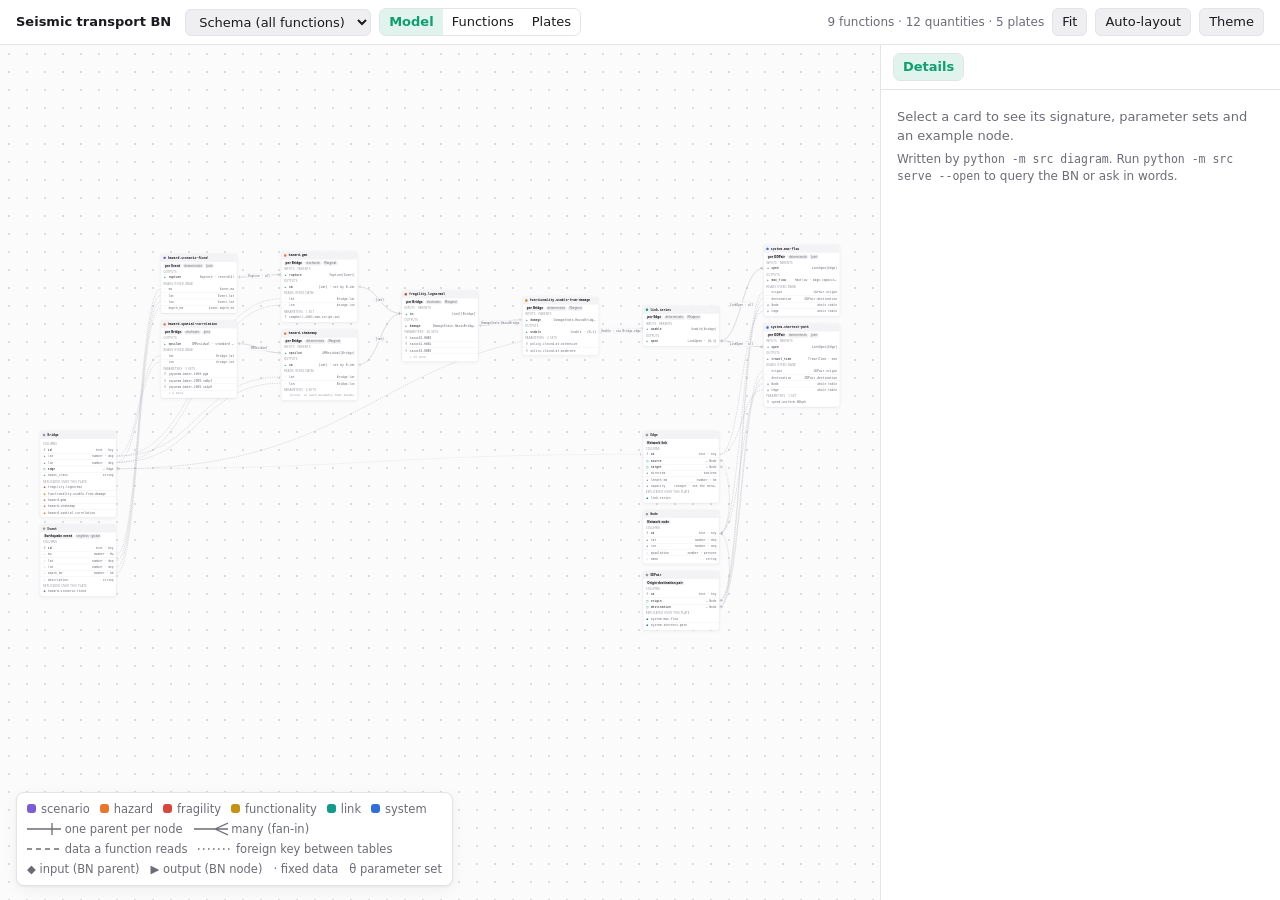
==== schema/diagram.html @ 5c20393b "Narrow to transport networks under seismic risk; restructure into six parts Replace the domain-gener" ====
<!doctype html>
<html lang="en">
<head>
<meta charset="utf-8">
<meta name="viewport" content="width=device-width, initial-scale=1">
<title>Seismic Transport BN</title>
<style>
:root {
  --bg: #f6f6f7; --canvas: #fbfbfc; --grid: #dcdce1; --card: #ffffff; --card-line: #e3e3e8;
  --head: #f3f3f5; --text: #1b1b1f; --muted: #6c6c78; --faint: #9a9aa5; --chip: #efeff2;
  --wire: #a3a3ae; --hi: #0e9f6e; --hi-soft: rgba(14,159,110,.12); --warn: #b45309; --warn-soft: #fef3c7;
  --bad: #b91c1c; --bad-soft: #fee2e2;
  --shadow: 0 1px 2px rgba(0,0,0,.05), 0 4px 14px rgba(0,0,0,.05);
  --r-scenario: #7c5cd6; --r-hazard: #e8752a; --r-fragility: #d9463b; --r-functionality: #c69214;
  --r-link: #129a8b; --r-system: #2f6fdb;
  --mono: ui-monospace, "Cascadia Code", "SF Mono", Menlo, Consolas, monospace;
  --sans: system-ui, -apple-system, "Segoe UI", Roboto, sans-serif;
}
@media (prefers-color-scheme: dark) {
  :root:not([data-theme="light"]) {
    --bg: #111112; --canvas: #151516; --grid: #2a2a2d; --card: #1d1d1f; --card-line: #303034;
    --head: #252528; --text: #ececee; --muted: #a0a0a8; --faint: #6f6f78; --chip: #2a2a2e;
    --wire: #5d5d66; --hi: #3ecf8e; --hi-soft: rgba(62,207,142,.14); --warn: #fbbf24; --warn-soft: #3a2c0b;
    --bad: #fca5a5; --bad-soft: #3b1212;
    --shadow: 0 1px 2px rgba(0,0,0,.4), 0 6px 18px rgba(0,0,0,.35);
  }
}
:root[data-theme="dark"] {
  --bg: #111112; --canvas: #151516; --grid: #2a2a2d; --card: #1d1d1f; --card-line: #303034;
  --head: #252528; --text: #ececee; --muted: #a0a0a8; --faint: #6f6f78; --chip: #2a2a2e;
  --wire: #5d5d66; --hi: #3ecf8e; --hi-soft: rgba(62,207,142,.14); --warn: #fbbf24; --warn-soft: #3a2c0b;
  --bad: #fca5a5; --bad-soft: #3b1212;
  --shadow: 0 1px 2px rgba(0,0,0,.4), 0 6px 18px rgba(0,0,0,.35);
}
* { box-sizing: border-box; }
html, body { margin: 0; height: 100%; }
body { background: var(--bg); color: var(--text); font: 13px/1.4 var(--sans); display: flex; flex-direction: column; overflow: hidden; }
button, select, input, textarea { font: inherit; color: inherit; }

.bar { display: flex; flex-wrap: wrap; align-items: center; gap: 8px; padding: 8px 16px; border-bottom: 1px solid var(--card-line); background: var(--card); z-index: 3; }
.brand { font-weight: 600; margin-right: 6px; }
.bar select, .bar button, .side button, .side select, .side input, .side textarea {
  background: var(--chip); border: 1px solid var(--card-line); border-radius: 6px; padding: 4px 9px; }
.bar button, .side button { cursor: pointer; }
.bar button:hover, .side button:hover { border-color: var(--faint); }
.seg { display: inline-flex; border: 1px solid var(--card-line); border-radius: 7px; overflow: hidden; }
.seg button { border: 0 !important; border-radius: 0 !important; background: transparent !important; }
.seg button.on { background: var(--hi-soft) !important; color: var(--hi); font-weight: 600; }
.seg button:disabled { opacity: .4; cursor: default; }
.spacer { flex: 1; }
#stats { color: var(--muted); font-size: 12px; }

main { position: relative; flex: 1; min-height: 0; display: flex; }
#canvas { position: relative; flex: 1; overflow: hidden; cursor: grab; touch-action: none;
  background-color: var(--canvas);
  background-image: radial-gradient(var(--grid) 1px, transparent 1px); background-size: 18px 18px; }
#canvas.panning { cursor: grabbing; }
#world { position: absolute; left: 0; top: 0; transform-origin: 0 0; }
#wires { position: absolute; left: 0; top: 0; overflow: visible; width: 1px; height: 1px; pointer-events: none; }
#wires path.wire { fill: none; stroke: var(--wire); stroke-width: 1.4; }
#wires path.hit { fill: none; stroke: transparent; stroke-width: 12; pointer-events: stroke; cursor: help; }
#wires path.end { fill: none; stroke: var(--wire); stroke-width: 1.4; }
#wires path.wire.data { stroke-dasharray: 5 4; }
#wires path.wire.fk { stroke-dasharray: 1.5 3.5; }
#wires g.hot path.wire, #wires g.hot path.end { stroke: var(--hi); stroke-width: 2; }
#wires g.dim { opacity: .25; }
.wlabel { position: absolute; transform: translate(-50%, -50%); font: 10.5px/1 var(--mono); color: var(--muted);
  background: var(--canvas); border: 1px solid var(--card-line); border-radius: 10px; padding: 3px 7px; white-space: nowrap; pointer-events: none; }
.wlabel.hot { color: var(--hi); border-color: var(--hi); }
.wlabel.dim { opacity: .25; }

.card { position: absolute; width: 292px; background: var(--card); border: 1px solid var(--card-line); border-radius: 9px;
  box-shadow: var(--shadow); user-select: none; cursor: default; }
.card.sel { border-color: var(--hi); box-shadow: 0 0 0 3px var(--hi-soft), var(--shadow); }
.card.ran .head::after { content: "computed"; margin-left: auto; font: 600 9.5px/1 var(--sans); letter-spacing: .05em;
  text-transform: uppercase; color: var(--hi); }
.card .head { display: flex; align-items: center; gap: 8px; padding: 8px 10px; background: var(--head); border-bottom: 1px solid var(--card-line);
  border-radius: 9px 9px 0 0; cursor: move; }
.card .dot { width: 9px; height: 9px; border-radius: 3px; flex: none; }
.card .fid { font: 600 12px/1.2 var(--mono); overflow: hidden; text-overflow: ellipsis; white-space: nowrap; }
.card .sub { display: flex; flex-wrap: wrap; gap: 4px; padding: 6px 10px 2px; }
.chip { font-size: 10.5px; padding: 1px 6px; border-radius: 9px; background: var(--chip); color: var(--muted); white-space: nowrap; }
.chip.plate { color: var(--text); font-weight: 600; }
.chip.warn { background: var(--warn-soft); color: var(--warn); }
.sec { padding: 6px 10px 2px; font-size: 10px; text-transform: uppercase; letter-spacing: .06em; color: var(--faint); }
.row { display: flex; align-items: center; gap: 7px; padding: 3px 10px; min-height: 24px; font: 11.5px/1.2 var(--mono); }
.row + .row { border-top: 1px solid var(--card-line); }
.row .ico { width: 12px; text-align: center; color: var(--faint); flex: none; font-size: 10px; }
.row .nm { flex: 1; overflow: hidden; text-overflow: ellipsis; white-space: nowrap; }
.row .ty { color: var(--muted); overflow: hidden; text-overflow: ellipsis; white-space: nowrap; max-width: 60%; text-align: right; }
.row.in .ico, .row.out .ico { color: var(--hi); }
.row.dimrow { color: var(--muted); }
.row.more { color: var(--faint); font-style: italic; }
.card .foot { height: 6px; }

.side { width: 400px; max-width: 94vw; border-left: 1px solid var(--card-line); background: var(--card); display: flex; flex-direction: column; z-index: 2; }
.side .tabs { padding: 8px 12px; border-bottom: 1px solid var(--card-line); display: flex; gap: 8px; align-items: center; }
.pane { flex: 1; overflow: auto; padding: 12px 16px 24px; }
.pane[hidden] { display: none; }
.pane h2 { font: 600 14px/1.3 var(--mono); margin: 0 0 2px; word-break: break-all; }
.pane h3 { font-size: 11px; text-transform: uppercase; letter-spacing: .06em; color: var(--faint); margin: 16px 0 6px; }
.pane p { margin: 6px 0; color: var(--muted); }
.sig, .stmt { font: 11.5px/1.55 var(--mono); background: var(--chip); border-radius: 7px; padding: 8px 10px; white-space: pre-wrap; word-break: break-word; }
.stmt { color: var(--text); border-left: 3px solid var(--hi); }
.stmt.refused { border-left-color: var(--bad); }
.pane table { width: 100%; border-collapse: collapse; font-size: 12px; }
.pane td, .pane th { padding: 4px 4px; border-top: 1px solid var(--card-line); vertical-align: top; text-align: left; }
.pane th { font-weight: 600; color: var(--muted); font-size: 11px; }
.pane td.mono, .pane td:first-child { font-family: var(--mono); font-size: 11.5px; }
.pane td.num { text-align: right; white-space: nowrap; font-variant-numeric: tabular-nums; }
.pane code, .pane pre { font-family: var(--mono); font-size: 11.5px; }
.pane pre { background: var(--chip); border-radius: 7px; padding: 8px 10px; overflow: auto; margin: 4px 0; }
.field { display: grid; grid-template-columns: 1fr 150px; gap: 6px; align-items: center; margin: 5px 0; }
.field label { font: 11.5px/1.3 var(--mono); color: var(--muted); word-break: break-all; }
.field input, .field select { width: 100%; min-width: 0; }
.field.wide { grid-template-columns: 1fr; }
.inline { display: flex; gap: 6px; align-items: center; flex-wrap: wrap; }
.inline > * { min-width: 0; }
textarea.json { width: 100%; min-height: 130px; font: 11.5px/1.45 var(--mono); resize: vertical; }
.primary { background: var(--hi) !important; color: #fff !important; border-color: var(--hi) !important; font-weight: 600; }
.note { font-size: 12px; color: var(--muted); }
.err { color: var(--bad); background: var(--bad-soft); border-radius: 7px; padding: 8px 10px; font-size: 12px; white-space: pre-wrap; }
.warnbox { color: var(--warn); background: var(--warn-soft); border-radius: 7px; padding: 6px 10px; font-size: 12px; margin: 6px 0; }
.bubble { margin: 10px 0; }
.bubble.user { background: var(--hi-soft); border-radius: 9px; padding: 8px 10px; }
.bubble.answer { white-space: pre-wrap; }
.bubble .stmt { margin: 6px 0; }
#askform { display: flex; gap: 6px; padding: 10px 12px; border-top: 1px solid var(--card-line); }
#askform textarea { flex: 1; min-height: 38px; height: 38px; resize: vertical; }
#askform[hidden] { display: none; }

#legend { position: absolute; left: 16px; bottom: 14px; background: var(--card); border: 1px solid var(--card-line); border-radius: 8px;
  padding: 8px 10px; font-size: 11.5px; color: var(--muted); box-shadow: var(--shadow); display: grid; gap: 4px; max-width: calc(100% - 32px); }
#legend .roles { display: flex; flex-wrap: wrap; gap: 4px 10px; }
#legend .roles span { display: inline-flex; align-items: center; gap: 5px; }
#legend i { display: inline-block; width: 9px; height: 9px; border-radius: 3px; }
#legend svg { vertical-align: middle; }
#banner { position: absolute; left: 16px; right: 16px; top: 12px; background: var(--warn-soft); color: var(--warn); border-radius: 8px; padding: 10px 12px;
  font: 12px/1.45 var(--mono); white-space: pre-wrap; z-index: 2; }
#banner[hidden] { display: none; }
#tip { position: fixed; z-index: 10; max-width: 340px; background: var(--card); border: 1px solid var(--card-line); border-radius: 7px; padding: 7px 9px;
  font-size: 12px; box-shadow: var(--shadow); pointer-events: none; }
#tip[hidden] { display: none; }
#tip b { font-family: var(--mono); }
@media (max-width: 760px) {
  main { flex-direction: column; }
  .side { width: 100%; max-width: none; height: 55%; border-left: 0; border-top: 1px solid var(--card-line); }
  #legend { display: none; }
}
</style>
</head>
<body>
<header class="bar">
  <span class="brand">Seismic transport BN</span>
  <select id="view" aria-label="Bayesian network"></select>
  <div class="seg" id="tabs">
    <button data-tab="model" class="on" title="Functions and the tables they read, in one picture">Model</button>
    <button data-tab="functions" title="Only the functions and the variables between them">Functions</button>
    <button data-tab="plates" title="Only the tables and their foreign keys">Plates</button>
  </div>
  <span class="spacer"></span>
  <span id="stats">Loading…</span>
  <button id="fit" title="Fit to screen">Fit</button>
  <button id="relayout" title="Discard dragged positions">Auto-layout</button>
  <button id="theme" title="Toggle theme">Theme</button>
</header>
<main>
  <div id="canvas">
    <div id="world"><svg id="wires"></svg><div id="labels"></div><div id="cards"></div></div>
    <div id="banner" hidden></div>
    <div id="legend"></div>
  </div>
  <aside class="side">
    <div class="tabs"><div class="seg" id="sidetabs">
      <button data-pane="query" class="on">Query</button>
      <button data-pane="ask">Ask</button>
      <button data-pane="details">Details</button>
    </div></div>
    <section class="pane" id="pane-query"></section>
    <section class="pane" id="pane-ask" hidden><div id="chatlog"></div></section>
    <section class="pane" id="pane-details" hidden><p>Select a card to see its signature, parameter sets and an example node.</p></section>
    <form id="askform" hidden><textarea id="question" placeholder="Ask in words, e.g. how likely is n1 to lose its route to n66 if the magnitude is 7?"></textarea><button class="primary">Ask</button></form>
  </aside>
  <div id="tip" hidden></div>
</main>
<script>window.BN_DATA = {
 "quantities": {
  "Rupture": {
   "id": "Rupture",
   "label": "Earthquake rupture (point source)",
   "kind": "record",
   "fields": {
    "mw": {
     "unit": "Mw",
     "description": "Moment magnitude"
    },
    "lat": {
     "unit": "deg",
     "description": "Epicentre latitude"
    },
    "lon": {
     "unit": "deg",
     "description": "Epicentre longitude"
    },
    "depth_km": {
     "unit": "km",
     "description": "Hypocentral depth"
    }
   },
   "description": "The global variable a ground-motion model conditions on. A BN node on the Event plate, so a fixed scenario and an uncertain one differ only in which function produces it.",
   "type": "record(4)"
  },
  "PGA": {
   "id": "PGA",
   "label": "Peak ground acceleration",
   "kind": "continuous",
   "unit": "g",
   "range": [
    0,
    null
   ],
   "description": "An intensity measure at one bridge. A hazard function producing it on the Bridge plate feeds any fragility function consuming the same IM; a GMM or ShakeMap declared with \"{imt}\" produces whichever IM its parameters name.",
   "type": "g"
  },
  "PGV": {
   "id": "PGV",
   "label": "Peak ground velocity",
   "kind": "continuous",
   "unit": "cm/s",
   "range": [
    0,
    null
   ],
   "description": "An intensity measure at one bridge. A hazard function producing it on the Bridge plate feeds any fragility function consuming the same IM; a GMM or ShakeMap declared with \"{imt}\" produces whichever IM its parameters name.",
   "type": "cm/s"
  },
  "SA(0.3)": {
   "id": "SA(0.3)",
   "label": "Spectral acceleration, T = 0.3 s, 5% damping",
   "kind": "continuous",
   "unit": "g",
   "range": [
    0,
    null
   ],
   "description": "An intensity measure at one bridge. A hazard function producing it on the Bridge plate feeds any fragility function consuming the same IM; a GMM or ShakeMap declared with \"{imt}\" produces whichever IM its parameters name.",
   "type": "g"
  },
  "SA(1.0)": {
   "id": "SA(1.0)",
   "label": "Spectral acceleration, T = 1.0 s, 5% damping",
   "kind": "continuous",
   "unit": "g",
   "range": [
    0,
    null
   ],
   "description": "An intensity measure at one bridge. A hazard function producing it on the Bridge plate feeds any fragility function consuming the same IM; a GMM or ShakeMap declared with \"{imt}\" produces whichever IM its parameters name.",
   "type": "g"
  },
  "SA(3.0)": {
   "id": "SA(3.0)",
   "label": "Spectral acceleration, T = 3.0 s, 5% damping",
   "kind": "continuous",
   "unit": "g",
   "range": [
    0,
    null
   ],
   "description": "An intensity measure at one bridge. A hazard function producing it on the Bridge plate feeds any fragility function consuming the same IM; a GMM or ShakeMap declared with \"{imt}\" produces whichever IM its parameters name.",
   "type": "g"
  },
  "GMResidual": {
   "id": "GMResidual",
   "label": "Normalised ground-motion residual at one bridge",
   "kind": "continuous",
   "unit": "standard deviations",
   "range": [
    null,
    null
   ],
   "description": "epsilon in ln IM = ln median + sigma * epsilon. Standard normal at each bridge, correlated between bridges. A node of its own so the spatial dependence is explicit in the BN, where observations could later condition it.",
   "type": "standard deviations"
  },
  "DamageState.HazusBridge": {
   "id": "DamageState.HazusBridge",
   "label": "Hazus highway-bridge damage state",
   "kind": "discrete",
   "states": [
    "none",
    "slight",
    "moderate",
    "extensive",
    "complete"
   ],
   "type": "enum(5)"
  },
  "Usable": {
   "id": "Usable",
   "label": "Component usable after the event",
   "kind": "discrete",
   "states": [
    0,
    1
   ],
   "description": "0 closed, 1 open.",
   "type": "{0,1}"
  },
  "LinkOpen": {
   "id": "LinkOpen",
   "label": "Network link open to traffic",
   "kind": "discrete",
   "states": [
    0,
    1
   ],
   "description": "0 closed, 1 open. The one link-level state both system functions read.",
   "type": "{0,1}"
  },
  "TravelTime": {
   "id": "TravelTime",
   "label": "Shortest travel time, origin to destination",
   "kind": "continuous",
   "unit": "min",
   "range": [
    0,
    null
   ],
   "description": "+inf when no open route exists, so P(connected) = P(TravelTime < inf).",
   "type": "min"
  },
  "MaxFlow": {
   "id": "MaxFlow",
   "label": "Maximum flow, origin to destination",
   "kind": "continuous",
   "unit": "Edge.capacity units",
   "range": [
    0,
    null
   ],
   "description": "In whatever unit the network's Edge.capacity is stated in; the network's assumptions name it.",
   "type": "Edge.capacity units"
  }
 },
 "entities": [
  {
   "id": "Event",
   "label": "Earthquake event",
   "singleton": true,
   "attributes": {
    "mw": {
     "type": "number",
     "unit": "Mw",
     "required": false
    },
    "lat": {
     "type": "number",
     "unit": "deg",
     "required": false
    },
    "lon": {
     "type": "number",
     "unit": "deg",
     "required": false
    },
    "depth_km": {
     "type": "number",
     "unit": "km",
     "required": false
    },
    "description": {
     "type": "string",
     "required": false
    }
   },
   "description": "The global plate. Values here are the scenario a fixed-scenario function reads; a ShakeMap assembly needs none of them."
  },
  {
   "id": "Node",
   "label": "Network node",
   "attributes": {
    "lat": {
     "type": "number",
     "unit": "deg"
    },
    "lon": {
     "type": "number",
     "unit": "deg"
    },
    "population": {
     "type": "number",
     "unit": "persons",
     "required": false
    },
    "name": {
     "type": "string",
     "required": false
    }
   }
  },
  {
   "id": "Edge",
   "label": "Network link",
   "attributes": {
    "source": {
     "ref": "Node"
    },
    "target": {
     "ref": "Node"
    },
    "directed": {
     "type": "boolean"
    },
    "length_km": {
     "type": "number",
     "unit": "km"
    },
    "capacity": {
     "type": "integer",
     "unit": "see the network's assumptions"
    }
   }
  },
  {
   "id": "Bridge",
   "label": "Bridge",
   "attributes": {
    "lat": {
     "type": "number",
     "unit": "deg"
    },
    "lon": {
     "type": "number",
     "unit": "deg"
    },
    "edge": {
     "ref": "Edge",
     "description": "The link this bridge carries. An edge with several bridges is open only if all are."
    },
    "hazus_class": {
     "type": "string",
     "description": "HWB1 ... HWB28; selects the fragility parameter set."
    }
   },
   "description": "A bridge, where it is and what kind it is. Its location is what every hazard function reads, so ground motion is one node per bridge."
  },
  {
   "id": "ODPair",
   "label": "Origin-destination pair",
   "attributes": {
    "origin": {
     "ref": "Node"
    },
    "destination": {
     "ref": "Node"
    }
   }
  }
 ],
 "views": [
  {
   "id": "library",
   "label": "Schema: every possible connection",
   "network": null,
   "cards": [
    {
     "key": "fragility.lognormal",
     "function": "fragility.lognormal",
     "label": "Lognormal bridge fragility",
     "role": "fragility",
     "per": "Bridge",
     "inputs": [
      {
       "name": "im",
       "quantity": "{imt}",
       "over": "Bridge",
       "via": "self",
       "description": "The IM these curves are defined on, at this bridge.",
       "choices": [
        "PGA",
        "PGV",
        "SA(0.3)",
        "SA(1.0)",
        "SA(3.0)"
       ],
       "template": "imt",
       "kind": "self"
      }
     ],
     "outputs": [
      {
       "name": "damage",
       "quantity": "DamageState.HazusBridge",
       "choices": [
        "DamageState.HazusBridge"
       ],
       "template": null
      }
     ],
     "attributes": [],
     "tables": [],
     "has_parameters": true,
     "implementation": "src.builder.kernels.fragility:LognormalFragility",
     "deterministic": false,
     "drawKind": "Marginal",
     "capabilities": [
      "SampleForward",
      "EvaluateDensity"
     ],
     "description": "Base (unmodified) curves on whichever IM the parameter set names: a set on PGA wires only to a hazard that produces PGA, and the check says so if none does. Skew, span-count or shape modifiers would be Bridge attributes under `attributes`.",
     "parameter_sets": [
      {
       "id": "hazus61.HWB1",
       "label": "Hazus 6.1 HWB1, base SA(1.0 s) curves",
       "count": null
      },
      {
       "id": "hazus61.HWB2",
       "label": "Hazus 6.1 HWB2, base SA(1.0 s) curves",
       "count": null
      },
      {
       "id": "hazus61.HWB3",
       "label": "Hazus 6.1 HWB3, base SA(1.0 s) curves",
       "count": null
      },
      {
       "id": "hazus61.HWB4",
       "label": "Hazus 6.1 HWB4, base SA(1.0 s) curves",
       "count": null
      },
      {
       "id": "hazus61.HWB5",
       "label": "Hazus 6.1 HWB5, base SA(1.0 s) curves",
       "count": null
      },
      {
       "id": "hazus61.HWB6",
       "label": "Hazus 6.1 HWB6, base SA(1.0 s) curves",
       "count": null
      },
      {
       "id": "hazus61.HWB7",
       "label": "Hazus 6.1 HWB7, base SA(1.0 s) curves",
       "count": null
      },
      {
       "id": "hazus61.HWB8",
       "label": "Hazus 6.1 HWB8, base SA(1.0 s) curves",
       "count": null
      },
      {
       "id": "hazus61.HWB9",
       "label": "Hazus 6.1 HWB9, base SA(1.0 s) curves",
       "count": null
      },
      {
       "id": "hazus61.HWB10",
       "label": "Hazus 6.1 HWB10, base SA(1.0 s) curves",
       "count": null
      },
      {
       "id": "hazus61.HWB11",
       "label": "Hazus 6.1 HWB11, base SA(1.0 s) curves",
       "count": null
      },
      {
       "id": "hazus61.HWB12",
       "label": "Hazus 6.1 HWB12, base SA(1.0 s) curves",
       "count": null
      },
      {
       "id": "hazus61.HWB13",
       "label": "Hazus 6.1 HWB13, base SA(1.0 s) curves",
       "count": null
      },
      {
       "id": "hazus61.HWB14",
       "label": "Hazus 6.1 HWB14, base SA(1.0 s) curves",
       "count": null
      },
      {
       "id": "hazus61.HWB15",
       "label": "Hazus 6.1 HWB15, base SA(1.0 s) curves",
       "count": null
      },
      {
       "id": "hazus61.HWB16",
       "label": "Hazus 6.1 HWB16, base SA(1.0 s) curves",
       "count": null
      },
      {
       "id": "hazus61.HWB17",
       "label": "Hazus 6.1 HWB17, base SA(1.0 s) curves",
       "count": null
      },
      {
       "id": "hazus61.HWB18",
       "label": "Hazus 6.1 HWB18, base SA(1.0 s) curves",
       "count": null
      },
      {
       "id": "hazus61.HWB19",
       "label": "Hazus 6.1 HWB19, base SA(1.0 s) curves",
       "count": null
      },
      {
       "id": "hazus61.HWB20",
       "label": "Hazus 6.1 HWB20, base SA(1.0 s) curves",
       "count": null
      },
      {
       "id": "hazus61.HWB21",
       "label": "Hazus 6.1 HWB21, base SA(1.0 s) curves",
       "count": null
      },
      {
       "id": "hazus61.HWB22",
       "label": "Hazus 6.1 HWB22, base SA(1.0 s) curves",
       "count": null
      },
      {
       "id": "hazus61.HWB23",
       "label": "Hazus 6.1 HWB23, base SA(1.0 s) curves",
       "count": null
      },
      {
       "id": "hazus61.HWB24",
       "label": "Hazus 6.1 HWB24, base SA(1.0 s) curves",
       "count": null
      },
      {
       "id": "hazus61.HWB25",
       "label": "Hazus 6.1 HWB25, base SA(1.0 s) curves",
       "count": null
      },
      {
       "id": "hazus61.HWB26",
       "label": "Hazus 6.1 HWB26, base SA(1.0 s) curves",
       "count": null
      },
      {
       "id": "hazus61.HWB27",
       "label": "Hazus 6.1 HWB27, base SA(1.0 s) curves",
       "count": null
      },
      {
       "id": "hazus61.HWB28",
       "label": "Hazus 6.1 HWB28, base SA(1.0 s) curves",
       "count": null
      }
     ],
     "n_parameter_sets": 28
    },
    {
     "key": "functionality.usable-from-damage",
     "function": "functionality.usable-from-damage",
     "label": "Bridge usable unless damage reaches a closing state",
     "role": "functionality",
     "per": "Bridge",
     "inputs": [
      {
       "name": "damage",
       "quantity": "DamageState.HazusBridge",
       "over": "Bridge",
       "via": "self",
       "choices": [
        "DamageState.HazusBridge"
       ],
       "template": null,
       "kind": "self"
      }
     ],
     "outputs": [
      {
       "name": "usable",
       "quantity": "Usable",
       "choices": [
        "Usable"
       ],
       "template": null
      }
     ],
     "attributes": [],
     "tables": [],
     "has_parameters": true,
     "implementation": "src.builder.kernels.functionality:UsableFromDamage",
     "deterministic": true,
     "drawKind": "Marginal",
     "capabilities": [
      "SampleForward"
     ],
     "description": "",
     "parameter_sets": [
      {
       "id": "policy.closed-at-extensive",
       "label": "Closed at Extensive or Complete",
       "count": null
      },
      {
       "id": "policy.closed-at-moderate",
       "label": "Closed at Moderate or worse (conservative)",
       "count": null
      }
     ],
     "n_parameter_sets": 2
    },
    {
     "key": "hazard.gmm",
     "function": "hazard.gmm",
     "label": "Ground-motion model",
     "role": "hazard",
     "per": "Bridge",
     "inputs": [
      {
       "name": "rupture",
       "quantity": "Rupture",
       "over": "Event",
       "via": "*",
       "description": "The one Event row: the global parameters every site shares.",
       "choices": [
        "Rupture"
       ],
       "template": null,
       "kind": "all"
      }
     ],
     "outputs": [
      {
       "name": "im",
       "quantity": "{imt}",
       "choices": [
        "PGA",
        "PGV",
        "SA(0.3)",
        "SA(1.0)",
        "SA(3.0)"
       ],
       "template": "imt"
      }
     ],
     "attributes": [
      "lat",
      "lon"
     ],
     "tables": [],
     "has_parameters": true,
     "implementation": "src.builder.kernels.hazard:Gmm",
     "deterministic": false,
     "drawKind": "Marginal",
     "capabilities": [
      "SampleForward"
     ],
     "description": "Median ln IM at each bridge from the event's magnitude and the bridge's distance, plus an independent residual per bridge, for whichever GMM the parameter set is. Choose the set with parameter_set_by_location to use the model made for where the network is. Marginal: no spatial correlation yet; that needs the between- and within-event split of sigma.",
     "parameter_sets": [
      {
       "id": "campbell-2003.ema-script-sa1",
       "label": "Campbell (2003) SA(1.0 s), as implemented by the EMA dataset script",
       "count": null
      }
     ],
     "n_parameter_sets": 1
    },
    {
     "key": "hazard.scenario-fixed",
     "function": "hazard.scenario-fixed",
     "label": "Fixed earthquake scenario",
     "role": "scenario",
     "per": "Event",
     "inputs": [],
     "outputs": [
      {
       "name": "rupture",
       "quantity": "Rupture",
       "choices": [
        "Rupture"
       ],
       "template": null
      }
     ],
     "attributes": [
      "mw",
      "lat",
      "lon",
      "depth_km"
     ],
     "tables": [],
     "has_parameters": false,
     "implementation": "src.builder.kernels.hazard:ScenarioFixed",
     "deterministic": true,
     "drawKind": "Joint",
     "capabilities": [
      "SampleForward"
     ],
     "description": "Copies the Event row into the Rupture node: a degenerate root. Replace it with a prior over magnitude and location to make the scenario uncertain; nothing downstream changes, because the output quantity is the same.",
     "parameter_sets": [],
     "n_parameter_sets": 0
    },
    {
     "key": "hazard.shakemap",
     "function": "hazard.shakemap",
     "label": "USGS ShakeMap, one IM at each bridge, from grid.xml and uncertainty.xml",
     "role": "hazard",
     "per": "Bridge",
     "inputs": [
      {
       "name": "epsilon",
       "quantity": "GMResidual",
       "over": "Bridge",
       "via": "self",
       "description": "This bridge's residual, from a field that carries the correlation between bridges.",
       "choices": [
        "GMResidual"
       ],
       "template": null,
       "kind": "self"
      }
     ],
     "outputs": [
      {
       "name": "im",
       "quantity": "{imt}",
       "choices": [
        "PGA",
        "PGV",
        "SA(0.3)",
        "SA(1.0)",
        "SA(3.0)"
       ],
       "template": "imt"
      }
     ],
     "attributes": [
      "lat",
      "lon"
     ],
     "tables": [],
     "has_parameters": true,
     "implementation": "src.builder.kernels.hazard:ShakeMap",
     "deterministic": true,
     "drawKind": "Marginal",
     "capabilities": [
      "SampleForward"
     ],
     "description": "ln IM = ln median + sigma * epsilon, with the median from grid.xml (e.g. PSA10 for SA(1.0)) and sigma from uncertainty.xml (STDPSA10), both interpolated bilinearly on the log scale at the site. Deterministic given epsilon: the randomness, and the dependence between sites, live in the residual field. A bridge outside the map is an error, not zero shaking; a map without uncertainty.xml gives sigma = 0 and says so.",
     "parameter_sets": [],
     "n_parameter_sets": 0
    },
    {
     "key": "hazard.spatial-correlation",
     "function": "hazard.spatial-correlation",
     "label": "Spatially correlated ground-motion residual field",
     "role": "hazard",
     "per": "Bridge",
     "inputs": [],
     "outputs": [
      {
       "name": "epsilon",
       "quantity": "GMResidual",
       "choices": [
        "GMResidual"
       ],
       "template": null
      }
     ],
     "attributes": [
      "lat",
      "lon"
     ],
     "tables": [],
     "has_parameters": true,
     "implementation": "src.builder.kernels.hazard:SpatialCorrelationField",
     "deterministic": false,
     "drawKind": "Joint",
     "capabilities": [
      "SampleForward"
     ],
     "description": "One joint draw over every Bridge in the binding: epsilon = L z, with L L' = R, R_ij = exp(-3 h_ij / b) and h_ij the great-circle distance in km. L is the symmetric root from an eigendecomposition rather than a Cholesky factor, so bridges at the same location (correlation 1) do not make it fail. Applied to ShakeMap's conditional standard deviations this is OpenQuake's approximation: the correlation is the unconditional model's, not the one conditioned on the stations.",
     "parameter_sets": [
      {
       "id": "jayaram-baker-2009.pga",
       "label": "Jayaram & Baker (2009) at T = 0.0 s: range b = 8.5 km (no Vs30 clustering)",
       "count": null
      },
      {
       "id": "jayaram-baker-2009.sa0p3",
       "label": "Jayaram & Baker (2009) at T = 0.3 s: range b = 13.66 km (no Vs30 clustering)",
       "count": null
      },
      {
       "id": "jayaram-baker-2009.sa1p0",
       "label": "Jayaram & Baker (2009) at T = 1.0 s: range b = 25.7 km (no Vs30 clustering)",
       "count": null
      },
      {
       "id": "jayaram-baker-2009.sa3p0",
       "label": "Jayaram & Baker (2009) at T = 3.0 s: range b = 33.1 km (no Vs30 clustering)",
       "count": null
      },
      {
       "id": "independent.any-im",
       "label": "Independent bridges (no spatial correlation)",
       "count": null
      }
     ],
     "n_parameter_sets": 5
    },
    {
     "key": "link.series",
     "function": "link.series",
     "label": "Link open only if every bridge on it is usable",
     "role": "link",
     "per": "Edge",
     "inputs": [
      {
       "name": "usable",
       "quantity": "Usable",
       "over": "Bridge",
       "via": "Bridge.edge",
       "description": "Every bridge whose `edge` is this link: zero, one or several parents.",
       "choices": [
        "Usable"
       ],
       "template": null,
       "kind": "reverse"
      }
     ],
     "outputs": [
      {
       "name": "open",
       "quantity": "LinkOpen",
       "choices": [
        "LinkOpen"
       ],
       "template": null
      }
     ],
     "attributes": [],
     "tables": [],
     "has_parameters": false,
     "implementation": "src.builder.kernels.link:Series",
     "deterministic": true,
     "drawKind": "Marginal",
     "capabilities": [
      "SampleForward"
     ],
     "description": "A link with no bridge is always open: only bridges are fragile in this library. A roadway fragility would add a second input here.",
     "parameter_sets": [],
     "n_parameter_sets": 0
    },
    {
     "key": "system.max-flow",
     "function": "system.max-flow",
     "label": "Maximum flow over open links",
     "role": "system",
     "per": "ODPair",
     "inputs": [
      {
       "name": "open",
       "quantity": "LinkOpen",
       "over": "Edge",
       "via": "*",
       "choices": [
        "LinkOpen"
       ],
       "template": null,
       "kind": "all"
      }
     ],
     "outputs": [
      {
       "name": "max_flow",
       "quantity": "MaxFlow",
       "choices": [
        "MaxFlow"
       ],
       "template": null
      }
     ],
     "attributes": [
      "origin",
      "destination"
     ],
     "tables": [
      "Node",
      "Edge"
     ],
     "has_parameters": false,
     "implementation": "src.builder.kernels.system:MaxFlow",
     "deterministic": true,
     "drawKind": "Joint",
     "capabilities": [
      "SampleForward"
     ],
     "description": "Origin-to-destination max flow, with Edge.capacity on each open link and 0 on a closed one. Parallel links add their capacities; an undirected link carries its capacity in each direction.",
     "parameter_sets": [],
     "n_parameter_sets": 0
    },
    {
     "key": "system.shortest-path",
     "function": "system.shortest-path",
     "label": "Shortest travel time over open links",
     "role": "system",
     "per": "ODPair",
     "inputs": [
      {
       "name": "open",
       "quantity": "LinkOpen",
       "over": "Edge",
       "via": "*",
       "choices": [
        "LinkOpen"
       ],
       "template": null,
       "kind": "all"
      }
     ],
     "outputs": [
      {
       "name": "travel_time",
       "quantity": "TravelTime",
       "choices": [
        "TravelTime"
       ],
       "template": null
      }
     ],
     "attributes": [
      "origin",
      "destination"
     ],
     "tables": [
      "Node",
      "Edge"
     ],
     "has_parameters": true,
     "implementation": "src.builder.kernels.system:ShortestPath",
     "deterministic": true,
     "drawKind": "Joint",
     "capabilities": [
      "SampleForward"
     ],
     "description": "Dijkstra on Edge.length_km / speed over the open links, from each origin. Joint across the ODPair plate: every pair reads the same link states in the same sample.",
     "parameter_sets": [
      {
       "id": "speed.uniform-80kph",
       "label": "80 km/h on every open link",
       "count": null
      }
     ],
     "n_parameter_sets": 1
    }
   ],
   "links": [
    {
     "from": "hazard.gmm",
     "out": "im",
     "to": "fragility.lognormal",
     "in": "im",
     "quantity": "{imt}",
     "via": "self",
     "kind": "self",
     "parents": null
    },
    {
     "from": "hazard.shakemap",
     "out": "im",
     "to": "fragility.lognormal",
     "in": "im",
     "quantity": "{imt}",
     "via": "self",
     "kind": "self",
     "parents": null
    },
    {
     "from": "fragility.lognormal",
     "out": "damage",
     "to": "functionality.usable-from-damage",
     "in": "damage",
     "quantity": "DamageState.HazusBridge",
     "via": "self",
     "kind": "self",
     "parents": null
    },
    {
     "from": "hazard.scenario-fixed",
     "out": "rupture",
     "to": "hazard.gmm",
     "in": "rupture",
     "quantity": "Rupture",
     "via": "*",
     "kind": "all",
     "parents": null
    },
    {
     "from": "hazard.spatial-correlation",
     "out": "epsilon",
     "to": "hazard.shakemap",
     "in": "epsilon",
     "quantity": "GMResidual",
     "via": "self",
     "kind": "self",
     "parents": null
    },
    {
     "from": "functionality.usable-from-damage",
     "out": "usable",
     "to": "link.series",
     "in": "usable",
     "quantity": "Usable",
     "via": "Bridge.edge",
     "kind": "reverse",
     "parents": null
    },
    {
     "from": "link.series",
     "out": "open",
     "to": "system.max-flow",
     "in": "open",
     "quantity": "LinkOpen",
     "via": "*",
     "kind": "all",
     "parents": null
    },
    {
     "from": "link.series",
     "out": "open",
     "to": "system.shortest-path",
     "in": "open",
     "quantity": "LinkOpen",
     "via": "*",
     "kind": "all",
     "parents": null
    }
   ],
   "rows": {},
   "problems": []
  }
 ],
 "networks": {},
 "generated_by": "python -m src diagram"
};</script>
<script>
let DATA = window.BN_DATA || null;
const STATIC = !!window.BN_DATA;           // a snapshot from python -m src export: no server behind it
const ROLES = ["scenario", "hazard", "fragility", "functionality", "link", "system"];
const $ = (s, el = document) => el.querySelector(s);
const esc = s => String(s ?? "").replace(/[&<>"']/g, c => ({ "&": "&amp;", "<": "&lt;", ">": "&gt;", '"': "&quot;", "'": "&#39;" }[c]));
const store = {
  get(k) { try { return JSON.parse(localStorage.getItem(k)); } catch { return null; } },
  set(k, v) { try { localStorage.setItem(k, JSON.stringify(v)); } catch { /* storage unavailable */ } },
  del(k) { try { localStorage.removeItem(k); } catch { /* storage unavailable */ } },
};
const hash = new URLSearchParams(location.hash.slice(1));        // #view=ema-highway/gmm&tab=plates&sel=b2
const state = { view: hash.get("view") || store.get("view"), tab: hash.get("tab") || store.get("tab") || "model",
                pane: STATIC ? "details" : "query", k: 1, tx: 0, ty: 0, pos: {}, sel: null, wires: [], chat: [], ran: [] };

const view = () => DATA.views.find(v => v.id === state.view);
const qty = id => DATA.quantities[id] || { label: id, type: "?" };
const templated = p => (p.quantity || "").startsWith("{");
const portType = p => templated(p) ? `set by θ.${p.template}` : qty(p.quantity).type;
const roleColor = r => `var(--r-${r})`;
const posKey = () => `pos:${state.view}:${state.tab}`;
const plural = (n, w) => `${n} ${w}${n === 1 ? "" : "s"}`;
const fmt = x => x == null ? "–" : !isFinite(x) ? "∞" : Math.abs(x) >= 100 ? x.toFixed(0) : Math.abs(x) >= 1 ? x.toPrecision(3) : x.toPrecision(2);

// ---- cards -----------------------------------------------------------------

function row(cls, port, ico, name, type, title) {
  return `<div class="row ${cls}"${port ? ` data-port="${port}"` : ""}${title ? ` title="${esc(title)}"` : ""}>` +
    `<span class="ico">${ico}</span><span class="nm">${esc(name)}</span><span class="ty">${esc(type)}</span></div>`;
}

function functionCard(c) {
  const n = c.nodes != null ? `<span class="chip">×${c.rows}</span>` : "";
  const sets = c.parameter_sets || [];
  let h = `<div class="card${state.ran.includes(c.function) ? " ran" : ""}" data-key="${esc(c.key)}"><div class="head"><span class="dot" style="background:${roleColor(c.role)}"></span>` +
    `<span class="fid" title="${esc(c.label)}">${esc(c.function)}</span></div><div class="sub">` +
    `<span class="chip plate">per ${esc(c.per)}</span>${n}<span class="chip">${c.deterministic ? "deterministic" : "stochastic"}</span>` +
    `<span class="chip">${esc(c.drawKind)}</span>${c.where ? `<span class="chip warn">where</span>` : ""}</div>`;
  if (c.inputs.length) {
    h += `<div class="sec">inputs · parents</div>`;
    for (const p of c.inputs) h += row("in", `in:${p.name}`, "◆", p.name, `${p.quantity}[${p.over}]`,
      `${templated(p) ? "one of " + p.choices.join(", ") : p.quantity} on ${p.over}, via ${p.via}`);
  }
  h += `<div class="sec">outputs</div>`;
  for (const p of c.outputs) h += row("out", `out:${p.name}`, "▶", p.name, `${p.quantity} · ${portType(p)}`,
    templated(p) ? `one of ${p.choices.join(", ")}` : qty(p.quantity).label);
  const reads = c.attributes.map(a => row("dimrow", `rd:${a}`, "·", a, `${c.per}.${a}`)).concat(
    c.tables.map(t => row("dimrow", `tb:${t}`, "▦", t, "whole table")));
  if (reads.length) h += `<div class="sec">reads (fixed data)</div>` + reads.join("");
  if (c.inline_parameters) {
    h += `<div class="sec" data-port="theta">parameters · inline</div>` + Object.entries(c.inline_parameters)
      .map(([k, val]) => row("dimrow", null, "θ", k, JSON.stringify(val))).join("");
  } else if (c.has_parameters) {
    h += `<div class="sec" data-port="theta">parameters · ${plural(sets.length, "set")}${c.parameter_template ? " · " + esc(c.parameter_template) : ""}${c.parameter_by_location ? " · by location" : ""}</div>`;
    h += sets.slice(0, 3).map(s => row("dimrow", null, "θ", s.id, s.count != null ? `×${s.count}` : "", s.label)).join("");
    if (sets.length > 3) h += `<div class="row more"><span class="ico"></span><span class="nm">+ ${sets.length - 3} more</span></div>`;
    if (!sets.length) h += `<div class="row more"><span class="ico"></span><span class="nm">inline, in each assembly that binds it</span></div>`;
  }
  return h + `<div class="foot"></div></div>`;
}

function entityCard(e, v) {
  const rows = v.network ? (DATA.networks[v.network].rows[e.id] ?? 0) : null;
  const users = v.cards.filter(c => c.per === e.id);
  let h = `<div class="card" data-key="${esc(e.id)}"><div class="head"><span class="dot" style="background:var(--faint)"></span>` +
    `<span class="fid">${esc(e.id)}</span></div><div class="sub">${e.label !== e.id ? `<span class="chip plate">${esc(e.label)}</span>` : ""}` +
    `${e.singleton ? `<span class="chip">singleton · global</span>` : ""}${rows != null ? `<span class="chip">${rows} rows</span>` : ""}</div>`;
  h += `<div class="sec">columns</div>` + row("", "pk:id", "#", "id", "text · key");
  for (const [name, a] of Object.entries(e.attributes)) {
    const type = a.ref ? `→ ${a.ref}` : `${a.type}${a.unit ? " · " + a.unit : ""}`;
    h += row(a.ref ? "out" : "dimrow", a.ref ? `fk:${name}` : `at:${name}`, a.ref ? "⚿" : (a.required === false ? "○" : "●"), name, type, a.description);
  }
  if (users.length) {
    h += `<div class="sec">replicated over this plate</div>`;
    h += users.map(c => `<div class="row dimrow"><span class="ico" style="color:${roleColor(c.role)}">■</span><span class="nm">${esc(c.function)}</span>` +
      `<span class="ty">${c.nodes != null ? "×" + c.rows : ""}</span></div>`).join("");
  }
  return h + `<div class="foot"></div></div>`;
}

// ---- layout ------------------------------------------------------------------

function layers(keys, edges) {
  const succ = new Map(keys.map(k => [k, new Set()])), pred = new Map(keys.map(k => [k, new Set()]));
  for (const [a, b] of edges) if (a !== b && succ.has(a) && succ.has(b)) { succ.get(a).add(b); pred.get(b).add(a); }
  const indeg = new Map(keys.map(k => [k, pred.get(k).size])), order = [], queue = keys.filter(k => !indeg.get(k));
  while (queue.length) {
    const k = queue.shift(); order.push(k);
    for (const s of succ.get(k)) { indeg.set(s, indeg.get(s) - 1); if (!indeg.get(s)) queue.push(s); }
  }
  for (const k of keys) if (!order.includes(k)) order.push(k);
  const depth = new Map();
  for (const k of order) depth.set(k, Math.max(0, ...[...pred.get(k)].map(p => (depth.get(p) ?? 0) + 1)));
  const max = Math.max(0, ...depth.values()), layer = new Map();
  // As late as possible: alternatives feeding one consumer line up in one column.
  for (const k of [...order].reverse()) {
    const s = [...succ.get(k)].map(x => layer.get(x) ?? max);
    layer.set(k, s.length ? Math.min(...s) - 1 : max);
  }
  return layer;
}

const COLW = 460, CARDW = 292;          // column pitch leaves room between cards for wire labels

function autoLayout(keys, layer, rank) {
  const cols = new Map();
  for (const k of keys) { const l = layer.get(k) ?? 0; if (!cols.has(l)) cols.set(l, []); cols.get(l).push(k); }
  const h = k => cardEl(k).offsetHeight, gap = 26, colW = COLW;
  const colH = l => cols.get(l).reduce((s, k) => s + h(k) + gap, -gap);
  const maxH = Math.max(...[...cols.keys()].map(colH));
  const pos = {};
  [...cols.keys()].sort((a, b) => a - b).forEach((l, i) => {
    let y = (maxH - colH(l)) / 2;
    for (const k of cols.get(l).sort(rank)) { pos[k] = { x: i * colW, y }; y += h(k) + gap; }
  });
  return pos;
}

// Model view: the functions as in their own view, and the tables in a band beneath, each one
// column left of the first function that reads it, so its dashed wires run forwards too.
function modelLayout(fkeys, flayer, frank, ekeys, wires) {
  const pos = autoLayout(fkeys, flayer, frank), gap = 26;
  const bottom = Math.max(0, ...fkeys.map(k => pos[k].y + cardEl(k).offsetHeight));
  const left = Math.min(0, ...fkeys.map(k => pos[k].x));
  const byX = new Map();
  for (const e of [...ekeys].sort()) {
    const xs = wires.filter(w => w.from === e && w.style === "data").map(w => pos[w.to].x);
    const x = (xs.length ? Math.min(...xs) : left) - COLW;
    if (!byX.has(x)) byX.set(x, []);
    byX.get(x).push(e);
  }
  for (const [x, es] of byX) {
    let y = bottom + 90;
    for (const e of es) { pos[e] = { x, y }; y += cardEl(e).offsetHeight + gap; }
  }
  return pos;
}

const cardEl = k => document.querySelector(`.card[data-key="${CSS.escape(k)}"]`);

// ---- wires ---------------------------------------------------------------------

function anchor(key, port, side) {
  const card = cardEl(key), p = state.pos[key];
  const r = card && card.querySelector(`[data-port="${CSS.escape(port)}"]`);
  if (!card || !r || !p) return null;
  return { x: p.x + (side === "right" ? card.offsetWidth : 0), y: p.y + r.offsetTop + r.offsetHeight / 2 };
}

function bez(a, b, da = 1, db = -1) {
  const dx = Math.max(50, Math.abs(b.x - a.x) / 2);
  const c1 = { x: a.x + da * dx, y: a.y }, c2 = { x: b.x + db * dx, y: b.y };
  const mid = { x: (a.x + 3 * c1.x + 3 * c2.x + b.x) / 8, y: (a.y + 3 * c1.y + 3 * c2.y + b.y) / 8 };
  return { d: `M${a.x},${a.y} C${c1.x},${c1.y} ${c2.x},${c2.y} ${b.x},${b.y}`, mid };
}

// Ends in crow's-foot notation: a bar is exactly one, a foot is many.
const one = (p, dir) => `M${p.x + dir * 9},${p.y - 6} L${p.x + dir * 9},${p.y + 6}`;
const many = (p, dir) => `M${p.x + dir * 13},${p.y} L${p.x},${p.y - 6} M${p.x + dir * 13},${p.y} L${p.x},${p.y} M${p.x + dir * 13},${p.y} L${p.x},${p.y + 6}`;

// Leave and enter each card on the sides that face each other; a C-curve when they share a column.
function sides(from, to) {
  const a = state.pos[from], b = state.pos[to];
  if (!a || !b || b.x >= a.x + CARDW / 2) return ["right", "left"];
  if (b.x + CARDW / 2 <= a.x) return ["left", "right"];
  return ["right", "right"];
}

function drawWires() {
  let s = "", l = "";
  state.wires.forEach((w, i) => {
    const [fs, ts] = sides(w.from, w.to);
    const a = anchor(w.from, w.fromPort, fs), b = anchor(w.to, w.toPort, ts);
    if (!a || !b) return;
    const da = fs === "right" ? 1 : -1, db = ts === "right" ? 1 : -1;
    const { d, mid } = bez(a, b, da, db);
    const ends = w.style === "data" ? "" : w.style === "fk" ? many(a, da) + " " + one(b, db)
      : one(a, da) + " " + (w.many ? many(b, db) : one(b, db));
    s += `<g data-w="${i}"><path class="wire ${w.style}" d="${d}"/><path class="end" d="${ends}"/><path class="hit" d="${d}"/></g>`;
    if (w.label) l += `<div class="wlabel" data-w="${i}" style="left:${mid.x}px;top:${mid.y}px">${esc(w.label)}</div>`;
  });
  $("#wires").innerHTML = s; $("#labels").innerHTML = l;
  highlight(state.sel);
}

function highlight(key) {
  document.querySelectorAll("#wires g, .wlabel").forEach(el => {
    const w = state.wires[+el.dataset.w];
    const on = key && (w.from === key || w.to === key);
    el.classList.toggle("hot", !!on);
    el.classList.toggle("dim", !!key && !on);
  });
  document.querySelectorAll(".card").forEach(c => c.classList.toggle("sel", c.dataset.key === key));
}

function wireTip(w) {
  if (w.tip) return w.tip;
  if (w.style === "fk") return `<b>${esc(w.from)}.${esc(w.fromPort.slice(3))}</b> → <b>${esc(w.to)}.id</b><br>many rows of ${esc(w.from)} may point at one ${esc(w.to)}`;
  if (templated(w)) return `<b>${esc(w.quantity)}</b>: the intensity measure each side's parameter set names; ` +
    `a binding connects only where they agree, and the check names any bridge where they do not`;
  const q = qty(w.quantity);
  const states = q.states ? `<br>states: ${esc(q.states.join(", "))}` : q.unit ? `<br>unit: ${esc(q.unit)}` : "";
  const how = { self: "the same row", fk: `follow the foreign key <b>${esc(w.via)}</b>`, reverse: `every ${esc(w.via.split(".")[0])} row keyed to this one`, all: "every row of the plate" }[w.kind];
  return `<b>${esc(w.quantity)}</b>: ${esc(q.label)}${states}<br>parents: ${how}${w.parents ? ` (${esc(w.parents)} per node)` : ""}`;
}

// ---- render the canvas ---------------------------------------------------------

function rvWires(v) {
  return v.links.map(x => ({
    style: "rv", from: x.from, fromPort: `out:${x.out}`, to: x.to, toPort: `in:${x.in}`, quantity: x.quantity,
    via: x.via, kind: x.kind, parents: x.parents, many: x.kind === "reverse" || x.kind === "all",
    label: `${x.quantity}${x.kind === "self" ? "" : x.kind === "all" ? " · all" : " · via " + x.via}${x.parents && x.parents !== "1" ? " ×" + x.parents : ""}`,
  }));
}

const entity = id => DATA.entities.find(e => e.id === id);
const portOf = (id, attr) => (entity(id)?.attributes[attr]?.ref ? "fk:" : "at:") + attr;

// What each function reads from the tables: attributes, whole tables, the keys that route
// its parents, and in a BN the attribute that picks each row's parameter set.
function dataWires(v) {
  const out = [];
  for (const c of v.cards) {
    for (const a of c.attributes) out.push({ style: "data", from: c.per, fromPort: portOf(c.per, a), to: c.key, toPort: `rd:${a}`,
      tip: `<b>${esc(c.per)}.${esc(a)}</b> → <b>${esc(c.function)}</b><br>fixed data, read from each ${esc(c.per)} row the function is replicated over` });
    for (const tb of c.tables) out.push({ style: "data", from: tb, fromPort: "pk:id", to: c.key, toPort: `tb:${tb}`,
      tip: `<b>${esc(tb)}</b>, the whole table → <b>${esc(c.function)}</b><br>fixed structure (the network's topology), not BN nodes` });
    for (const p of c.inputs) {
      if (p.kind === "fk") out.push({ style: "data", from: c.per, fromPort: `fk:${p.via}`, to: c.key, toPort: `in:${p.name}`,
        tip: `<b>${esc(c.per)}.${esc(p.via)}</b> routes <b>${esc(p.name)}</b>: each ${esc(c.per)} reads the ${esc(p.quantity)} of the ${esc(p.over)} its ${esc(p.via)} points at` });
      if (p.kind === "reverse") {
        const [ent, attr] = p.via.split(".");
        out.push({ style: "data", from: ent, fromPort: `fk:${attr}`, to: c.key, toPort: `in:${p.name}`,
          tip: `<b>${esc(p.via)}</b> routes <b>${esc(p.name)}</b>: each ${esc(c.per)} reads the ${esc(p.quantity)} of every ${esc(ent)} whose ${esc(attr)} points at it` });
      }
    }
    for (const a of c.parameter_by_location ? ["lat", "lon"] : []) out.push({ style: "data", from: c.per, fromPort: portOf(c.per, a),
      to: c.key, toPort: "theta",
      tip: `<b>${esc(c.per)}.lat/lon</b> chooses each row's parameter set: the first of <code>${esc(c.parameter_by_location.join(", "))}</code> whose region contains it` });
    for (const m of (c.parameter_template || "").matchAll(/\{(\w+)\}/g)) out.push({ style: "data", from: c.per, fromPort: portOf(c.per, m[1]), to: c.key, toPort: "theta",
      tip: `<b>${esc(c.per)}.${esc(m[1])}</b> selects each row's parameter set: <code>${esc(c.parameter_template)}</code>` });
  }
  return out;
}

function fkWires(ekeys) {
  const out = [];
  for (const id of ekeys) for (const [name, a] of Object.entries(entity(id).attributes))
    if (a.ref && ekeys.includes(a.ref)) out.push({ style: "fk", from: id, fromPort: `fk:${name}`, to: a.ref, toPort: "pk:id",
      tip: `<b>${esc(id)}.${esc(name)}</b> → <b>${esc(a.ref)}.id</b><br>foreign key: many ${esc(id)} rows may point at one ${esc(a.ref)}` });
  return out;
}

function render() {
  const v = view();
  $("#cards").innerHTML = "";
  state.sel = null;
  $("#banner").hidden = !v.problems.length;
  $("#banner").textContent = v.problems.length ? `This assembly does not compile:\n${v.problems.join("\n")}` : "";
  document.querySelectorAll("#tabs button").forEach(b => b.classList.toggle("on", b.dataset.tab === state.tab));

  const withFunctions = state.tab !== "plates", withTables = state.tab !== "functions";
  const wires = withFunctions ? rvWires(v) : [];
  if (state.tab === "model") wires.push(...dataWires(v));
  let ekeys = [];
  if (withTables) {
    // Every table in the plates view; in the model view, those the functions use and what they point at.
    const used = new Set(state.tab === "plates" ? DATA.entities.map(e => e.id)
      : [...v.cards.map(c => c.per), ...wires.filter(w => w.style === "data").map(w => w.from)]);
    for (let grew = true; grew;) {
      grew = false;
      for (const id of [...used]) for (const a of Object.values(entity(id).attributes))
        if (a.ref && !used.has(a.ref)) { used.add(a.ref); grew = true; }
    }
    ekeys = DATA.entities.map(e => e.id).filter(id => used.has(id));
    wires.push(...fkWires(ekeys));
  }
  $("#cards").innerHTML = (withFunctions ? v.cards.map(functionCard).join("") : "")
    + (withTables ? ekeys.map(id => entityCard(entity(id), v)).join("") : "");
  state.wires = wires;

  const fkeys = withFunctions ? v.cards.map(c => c.key) : [];
  const role = Object.fromEntries(v.cards.map(c => [c.key, ROLES.indexOf(c.role) * 1000 + (c.binding ?? 0)]));
  const frank = (a, b) => role[a] - role[b] || a.localeCompare(b);
  const flayer = () => layers(fkeys, v.links.map(x => [x.from, x.to]));
  const saved = store.get(posKey()), keys = [...fkeys, ...ekeys];
  if (saved && keys.every(k => saved[k])) state.pos = saved;
  else if (state.tab === "functions") state.pos = autoLayout(fkeys, flayer(), frank);
  else if (state.tab === "plates") state.pos = autoLayout(ekeys, layers(ekeys, wires.map(w => [w.from, w.to])), (a, b) => a.localeCompare(b));
  else state.pos = modelLayout(fkeys, flayer(), frank, ekeys, wires);
  place();
  updateStats(v);
  if (!saved) fit();
}

function place() {
  for (const [k, p] of Object.entries(state.pos)) {
    const el = cardEl(k);
    if (el) { el.style.left = p.x + "px"; el.style.top = p.y + "px"; }
  }
  drawWires();
}

function updateStats(v) {
  if (!v.network) { $("#stats").textContent = `${v.cards.length} functions · ${Object.keys(DATA.quantities).length} quantities · ${DATA.entities.length} plates`; return; }
  const rows = Object.entries(DATA.networks[v.network].rows).map(([k, n]) => `${n} ${k}`).join(", ");
  $("#stats").textContent = v.problems.length ? `${v.network}: does not compile` : `${v.n_nodes} BN nodes from ${plural(v.cards.length, "binding")} · ${rows}`;
}

function legend() {
  const roles = ROLES.map(r => `<span><i style="background:${roleColor(r)}"></i>${r}</span>`).join("");
  const svg = (d, dash = "") => `<svg width="34" height="14" viewBox="0 0 34 14"><path d="M0,7 L34,7 ${d}" stroke="currentColor" fill="none" stroke-width="1.3"${dash ? ` stroke-dasharray="${dash}"` : ""}/></svg>`;
  $("#legend").innerHTML = `<div class="roles">${roles}</div>` +
    `<div>${svg("M25,1 L25,13")} one parent per node &nbsp; ${svg("M21,7 L34,1 M21,7 L34,13")} many (fan-in)</div>` +
    `<div>${svg("", "5 4")} data a function reads &nbsp; ${svg("", "1.5 3.5")} foreign key between tables</div>` +
    `<div>◆ input (BN parent) &nbsp; ▶ output (BN node) &nbsp; · fixed data &nbsp; θ parameter set</div>`;
}

// ---- side panel: tabs ------------------------------------------------------------

function showPane(name) {
  state.pane = name;
  document.querySelectorAll("#sidetabs button").forEach(b => b.classList.toggle("on", b.dataset.pane === name));
  for (const p of ["query", "ask", "details"]) $(`#pane-${p}`).hidden = p !== name;
  $("#askform").hidden = name !== "ask" || !view().menu || !chatStatus.available;
}

// ---- details -----------------------------------------------------------------------

function detailsFor(key) {
  const v = view(), p = $("#pane-details");
  if (entity(key)) {
    const e = entity(key);
    const attrs = Object.entries(e.attributes).map(([n, a]) => `<tr><td>${esc(n)}</td><td>${esc(a.ref ? "→ " + a.ref : a.type)}${a.unit ? " · " + esc(a.unit) : ""}` +
      `${a.required === false ? " · optional" : ""}${a.description ? `<br><span class="note">${esc(a.description)}</span>` : ""}</td></tr>`).join("");
    const refs = DATA.entities.flatMap(o => Object.entries(o.attributes).filter(([, a]) => a.ref === key).map(([n]) => `${o.id}.${n}`));
    p.innerHTML = `<h2>${esc(e.id)}</h2><p>${esc(e.label)}${e.singleton ? " · singleton: its variables are global" : ""}</p>` +
      (e.description ? `<p>${esc(e.description)}</p>` : "") + `<h3>Columns</h3><table>${attrs}</table>` +
      (refs.length ? `<h3>Referenced by</h3><p><code>${refs.map(esc).join("</code>, <code>")}</code>. An input <code>via ${esc(refs[0])}</code> gathers those rows as parents.</p>` : "");
    return;
  }
  const c = v.cards.find(x => x.key === key);
  const ins = c.inputs.map(i => `${i.name}: ${i.quantity}[${i.over} via ${i.via}]`).join(",\n    ");
  const outs = c.outputs.map(o => `${o.name}: ${o.quantity}[${c.per}]`).join(", ");
  const fixed = [...c.attributes.map(a => `${c.per}.${a}`), ...c.tables.map(t => `${t}(*)`)].join(", ") || "none";
  const theta = c.inline_parameters ? "inline" : c.has_parameters ? `one of ${plural((c.parameter_sets || []).length, "set")}` : "none";
  const ports = [...c.inputs.map(i => ["◆", i]), ...c.outputs.map(o => ["▶", o])].map(([d, x]) => {
    const q = qty(x.quantity);
    const what = templated(x) ? `set by θ.${x.template}: one of ${x.choices.join(", ")}`
      : `${q.label}; ${q.states ? q.states.join(", ") : q.fields ? Object.keys(q.fields).join(", ") : q.unit}`;
    return `<tr><td>${d} ${esc(x.name)}</td><td>${esc(x.quantity)}<br><span class="note">${esc(what)}</span></td></tr>`;
  }).join("");
  const sets = (c.parameter_sets || []).map(s => `<tr><td>${esc(s.id)}</td><td>${esc(s.label)}</td><td class="num">${s.count != null ? "×" + s.count : ""}</td></tr>`).join("");
  const ex = c.example;
  p.innerHTML = `<h2>${esc(c.function)}</h2><p>${esc(c.label)}</p>` + (c.description ? `<p>${esc(c.description)}</p>` : "") +
    `<h3>Signature</h3><div class="sig">${esc(outs)}\n  = f(${esc(ins || "")}${ins ? ";\n    " : ""}fixed: ${esc(fixed)};\n    θ: ${esc(theta)})</div>` +
    `<h3>Ports</h3><table>${ports}</table>` +
    (c.inline_parameters ? `<h3>Inline parameters</h3><pre>${esc(JSON.stringify(c.inline_parameters, null, 1))}</pre>` : "") +
    (sets ? `<h3>Parameter sets</h3><table>${sets}</table>` : "") +
    (ex ? `<h3>Example node</h3><p><code>${esc(ex.id)}</code>${ex.parameter_set ? ` with θ = <code>${esc(ex.parameter_set)}</code>` : ""}</p>` +
      (ex.n_parents ? `<p>parents: <code>${ex.parents.map(esc).join("</code>, <code>")}</code>${ex.n_parents > ex.parents.length ? ` … ${ex.n_parents} in all` : ""}</p>` : "<p>a root: no parents</p>") : "") +
    (c.note ? `<p>${esc(c.note)}</p>` : "") +
    `<h3>Implementation</h3><p><code>${esc(c.implementation)}</code></p><p>${esc(c.capabilities.join(", "))} · ${c.deterministic ? "deterministic" : "stochastic"} · ${esc(c.drawKind)}</p>`;
}

function select(key) {
  state.sel = key;
  highlight(key);
  if (key) { detailsFor(key); showPane("details"); }
}

// ---- query (4) ----------------------------------------------------------------------

const noBN = `<p>Pick a Bayesian network in the selector above. The schema view shows what can connect; an assembly is what can be queried.</p>`;

function renderQuery() {
  const v = view(), m = v.menu, p = $("#pane-query");
  if (!m) { p.innerHTML = noBN; return; }
  const s = m.settable;
  const input = (id, value, schema = {}) => {
    if (schema.enum) return `<select id="${id}">${schema.enum.map(o => `<option value="${esc(JSON.stringify(o))}"${o === value ? " selected" : ""}>${esc(o ?? "default")}</option>`).join("")}</select>`;
    const numeric = ["number", "integer"].includes(schema.type) || (Array.isArray(schema.type) && schema.type.some(t => t === "number" || t === "integer"));
    return `<input id="${id}" ${numeric ? 'type="number" step="any"' : ""} value="${esc(value ?? "")}">`;
  };
  let h = `<h2>${esc(m.assembly)}</h2><p>${esc(m.label)}</p><h3>Scenario · do()</h3>`;
  s.rows.forEach((r, i) => { h += `<div class="field"><label for="r${i}">${esc(r.row)}.${esc(r.attribute)}${r.unit ? " (" + esc(r.unit) + ")" : ""}</label>${input("r" + i, r.value, { type: r.type })}</div>`; });
  s.parameters.forEach((q, i) => {
    h += `<div class="field"><label for="p${i}">${esc(q.function)}.${esc(q.name)}</label>${input("p" + i, q.value, q.schema)}</div>`;
    if (q.function === "hazard.shakemap" && q.name === "event_id")
      h += `<div class="field wide"><div class="inline"><button type="button" id="findev">Find ShakeMaps near this network</button><select id="evlist" hidden></select></div></div>`;
  });
  s.parameter_sets.forEach((c, i) => {
    h += `<div class="field"><label for="s${i}">${esc(c.function)}</label><select id="s${i}">${c.choices.map(o =>
      `<option value="${esc(o.id)}"${o.id === c.current ? " selected" : ""} title="${esc(o.label)}">${esc(o.id)}</option>`).join("")}</select></div>`;
  });
  if (!s.rows.length && !s.parameters.length && !s.parameter_sets.length) h += `<p>Nothing to set in this assembly.</p>`;
  h += `<h3>Ask for</h3><div class="field"><label for="qq">quantity</label><select id="qq">${m.quantities.map(q =>
      `<option value="${esc(q.id)}"${q.id === "TravelTime" ? " selected" : ""}>${esc(q.id)}</option>`).join("")}</select></div>` +
    `<div class="field"><label for="qrow">rows (* = any)</label><input id="qrow" value="*"></div>` +
    `<div class="field"><label for="qop">event (optional)</label><div class="inline"><select id="qop" style="width:56px"><option value="">–</option>` +
    ["<", "<=", ">", ">=", "==", "!="].map(o => `<option>${o}</option>`).join("") + `</select><input id="qval" style="width:86px" placeholder="value"></div></div>` +
    `<div class="field"><label for="qn">samples</label><input id="qn" type="number" min="100" max="20000" step="100" value="2000"></div>` +
    `<h3>Query JSON</h3><textarea class="json" id="qjson" spellcheck="false"></textarea>` +
    `<div class="inline" style="margin-top:6px"><button class="primary" id="run">Run query</button><span class="note" id="qstatus"></span></div>` +
    `<div id="qout"></div>`;
  p.innerHTML = h;
  p.querySelectorAll("input, select").forEach(el => el.addEventListener("input", composeQuery));
  $("#qop").addEventListener("change", composeQuery);
  $("#run").onclick = runQuery;
  const find = $("#findev");
  if (find) find.onclick = findEvents;
  updateQueryHint();
  composeQuery();
}

function readValue(el, schema) {
  if (el.tagName === "SELECT" && schema && schema.enum) return JSON.parse(el.value);
  if (el.type === "number") return el.value === "" ? null : Number(el.value);
  return el.value;
}

// The page's interventions: only what differs from the assembly as written.
function interventions() {
  const s = view().menu.settable, out = {};
  s.rows.forEach((r, i) => {
    const val = readValue($("#r" + i));
    if (val !== null && val !== r.value) ((out.rows ??= {})[r.row] ??= {})[r.attribute] = val;
  });
  s.parameters.forEach((q, i) => {
    const val = readValue($("#p" + i), q.schema);
    if (JSON.stringify(val) !== JSON.stringify(q.value)) ((out.parameters ??= {})[q.function] ??= {})[q.name] = val;
  });
  s.parameter_sets.forEach((c, i) => {
    const val = $("#s" + i).value;
    if (val !== c.current) (out.parameter_sets ??= {})[c.function] = val;
  });
  return out;
}

function updateQueryHint() {
  const q = view().menu.quantities.find(x => x.id === $("#qq").value);
  $("#qval").placeholder = q.kind === "discrete" ? `state: ${q.states.join("/")}` : q.kind === "continuous" ? `${q.unit} or inf` : "–";
  $("#qrow").title = `e.g. ${q.example.split("::")[1]}`;
}

function composeQuery(ev) {
  if (ev && ev.target && ev.target.id === "qq") updateQueryHint();
  const node = `${$("#qq").value}::${$("#qrow").value.trim() || "*"}`;
  const query = { assembly: state.view };
  const op = $("#qop").value, raw = $("#qval").value.trim();
  if (op && raw !== "") query.events = [{ node, op, value: raw === "inf" || isNaN(Number(raw)) ? raw : Number(raw) }];
  else query.targets = [node];
  Object.assign(query, interventions());
  query.samples = Number($("#qn").value) || 2000;
  $("#qjson").value = JSON.stringify(query, null, 1);
}

async function findEvents() {
  const list = $("#evlist"), btn = $("#findev");
  btn.disabled = true; btn.textContent = "Searching USGS…";
  try {
    const r = await fetch(`/api/shakemap-events?network=${encodeURIComponent(view().network)}&min_magnitude=5`);
    const body = await r.json();
    if (!r.ok) throw new Error(body.error);
    list.innerHTML = `<option value="">${body.events.length} events with a ShakeMap</option>` + body.events.map(e =>
      `<option value="${esc(e.event_id)}">M${esc(e.magnitude)} ${esc((e.time || "").slice(0, 10))} ${esc(e.place || e.event_id)}</option>`).join("");
    list.hidden = false;
    list.onchange = () => {
      const i = view().menu.settable.parameters.findIndex(q => q.function === "hazard.shakemap" && q.name === "event_id");
      if (list.value && i >= 0) { $("#p" + i).value = list.value; composeQuery(); }
    };
  } catch (e) {
    list.hidden = false; list.innerHTML = `<option>${esc(e.message)}</option>`;
  } finally { btn.disabled = false; btn.textContent = "Find ShakeMaps near this network"; }
}

function summaryText(s) {
  if (s.P) {
    const entries = Object.entries(s.P);
    return entries.map(([k, p]) => `P(${k})=${fmt(p)}`).join("  ");
  }
  if ("P_inf" in s) {
    const parts = s.p50 != null ? [`median ${fmt(s.p50)}`, `90% [${fmt(s.p5)}, ${fmt(s.p95)}]`] : [];
    if (s.P_inf > 0) parts.push(`P(∞)=${fmt(s.P_inf)}`);
    return parts.join(" · ") || "always ∞";
  }
  return Object.entries(s).map(([k, x]) => `${k}=${fmt(x)}`).join("  ");
}

function resultHTML(r) {
  let h = `<div class="stmt">${esc(r.statement)}</div><p class="note">${r.samples} forward samples · ${r.elapsed_s} s · computed ${esc(r.computed.join(" → "))}</p>`;
  for (const w of r.warnings) h += `<div class="warnbox">${esc(w)}</div>`;
  if (r.events.length) {
    const ev = [...r.events].sort((a, b) => b.p - a.p);
    h += `<table><tr><th>node</th><th>event</th><th class="num">P</th><th class="num">95% CI</th></tr>` + ev.slice(0, 200).map(e =>
      `<tr><td>${esc(e.node)}</td><td>${esc(e.op)} ${esc(e.value)}</td><td class="num">${fmt(e.p)}</td><td class="num">${fmt(e.ci95[0])}–${fmt(e.ci95[1])}</td></tr>`).join("") + `</table>`;
    if (ev.length > 200) h += `<p class="note">${ev.length - 200} more not shown.</p>`;
  }
  if (r.targets.length) {
    h += `<table><tr><th>node</th><th>summary</th></tr>` + r.targets.slice(0, 200).map(t =>
      `<tr><td>${esc(t.node)}</td><td>${esc(summaryText(t.summary))}</td></tr>`).join("") + `</table>`;
    if (r.targets.length > 200) h += `<p class="note">${r.targets.length - 200} more not shown.</p>`;
  }
  return h;
}

function markComputed(functions) {
  state.ran = functions || [];
  document.querySelectorAll(".card").forEach(el => {
    const c = view().cards.find(x => x.key === el.dataset.key);
    el.classList.toggle("ran", !!c && state.ran.includes(c.function));
  });
}

async function runQuery() {
  const out = $("#qout"), status = $("#qstatus");
  let query;
  try { query = JSON.parse($("#qjson").value); } catch (e) { out.innerHTML = `<div class="err">The query is not valid JSON: ${esc(e.message)}</div>`; return; }
  status.textContent = "Computing…"; $("#run").disabled = true;
  try {
    const r = await fetch("/api/query", { method: "POST", headers: { "Content-Type": "application/json" }, body: JSON.stringify(query) });
    const body = await r.json();
    if (!r.ok) { out.innerHTML = `<div class="err">${esc(body.error)}</div>`; markComputed([]); return; }
    out.innerHTML = resultHTML(body);
    markComputed(body.computed);
  } catch (e) {
    out.innerHTML = `<div class="err">${esc(e.message)}</div>`;
  } finally { status.textContent = ""; $("#run").disabled = false; }
}

// ---- ask (5) ------------------------------------------------------------------------

let chatStatus = { available: false, reason: "Checking…" };

function renderAsk() {
  const v = view(), log = $("#chatlog");
  if (!v.menu) { log.innerHTML = noBN; showPane(state.pane); return; }
  if (!chatStatus.available) {
    log.innerHTML = `<p>No language model is ready: ${esc(chatStatus.reason)}</p><p>The query form works without one.</p>`;
    showPane(state.pane); return;
  }
  log.innerHTML = `<p class="note">${esc(chatStatus.provider)} · ${esc(chatStatus.model)}. The model writes the query; the engine computes every number. Scenario settings on the Query tab apply here too.</p>` +
    state.chat.map(t => t.html).join("");
  showPane(state.pane);
}

async function ask(e) {
  e.preventDefault();
  const question = $("#question").value.trim();
  if (!question) return;
  $("#question").value = "";
  const turn = { html: `<div class="bubble user">${esc(question)}</div>` };
  state.chat.push(turn);
  const live = { html: `<div class="bubble"><p class="note">Thinking…</p></div>` };
  state.chat.push(live);
  renderAsk();
  const history = state.chat.filter(t => t.role).map(t => ({ role: t.role, content: t.content }));
  const parts = [];
  const update = done => { live.html = `<div class="bubble">${parts.join("")}${done ? "" : `<p class="note">Working…</p>`}</div>`; renderAsk(); $("#pane-ask").scrollTop = 1e9; };
  try {
    const defaults = view().menu ? interventions() : {};
    const r = await fetch("/api/ask", { method: "POST", headers: { "Content-Type": "application/json" },
      body: JSON.stringify({ assembly: state.view, question, history, defaults }) });
    if (!r.ok) { const body = await r.json(); parts.push(`<div class="err">${esc(body.error)}</div>`); update(true); return; }
    const reader = r.body.getReader(), decoder = new TextDecoder();
    let buffer = "";
    for (;;) {
      const { value, done } = await reader.read();
      if (done) break;
      buffer += decoder.decode(value, { stream: true });
      let nl;
      while ((nl = buffer.indexOf("\n")) >= 0) {
        const line = buffer.slice(0, nl); buffer = buffer.slice(nl + 1);
        if (!line.trim()) continue;
        const ev = JSON.parse(line);
        if (ev.type === "query") parts.push(`<div class="stmt" data-pending="1">${esc(ev.statement)}</div>`);
        else if (ev.type === "computed") { parts.pop(); parts.push(resultHTML(ev.result)); markComputed(ev.result.computed); }
        else if (ev.type === "refused") { parts.pop(); parts.push(`<div class="stmt refused">${esc(ev.statement)}</div><div class="err">Refused: ${esc(ev.error)}</div>`); }
        else if (ev.type === "answer") {
          parts.push(`<div class="bubble answer">${esc(ev.answer)}</div>`);
          state.chat.splice(state.chat.indexOf(turn), 1, { ...turn, role: "user", content: question });
          state.chat.push({ html: "", role: "assistant", content: ev.answer });
        } else if (ev.type === "error") parts.push(`<div class="err">${esc(ev.error)}</div>`);
        update(false);
      }
    }
    update(true);
  } catch (err) {
    parts.push(`<div class="err">${esc(err.message)}</div>`); update(true);
  }
}

// ---- pan, zoom, drag -------------------------------------------------------------

const world = $("#world"), canvas = $("#canvas");
const applyT = () => { world.style.transform = `translate(${state.tx}px,${state.ty}px) scale(${state.k})`; };

function fit() {
  const ks = Object.keys(state.pos);
  if (!ks.length) return;
  let x0 = Infinity, y0 = Infinity, x1 = -Infinity, y1 = -Infinity;
  for (const k of ks) {
    const p = state.pos[k], el = cardEl(k);
    if (!el) continue;
    x0 = Math.min(x0, p.x); y0 = Math.min(y0, p.y);
    x1 = Math.max(x1, p.x + el.offsetWidth); y1 = Math.max(y1, p.y + el.offsetHeight);
  }
  const W = canvas.clientWidth, H = canvas.clientHeight, pad = 40;
  state.k = Math.min(1.1, (W - 2 * pad) / (x1 - x0), (H - 2 * pad - 70) / (y1 - y0));
  state.tx = (W - (x1 - x0) * state.k) / 2 - x0 * state.k;
  state.ty = Math.max(pad, (H - 70 - (y1 - y0) * state.k) / 2) - y0 * state.k;
  applyT();
}

let drag = null;
canvas.addEventListener("pointerdown", e => {
  if (e.button !== 0 || e.target.closest("#banner")) return;
  const card = e.target.closest(".card");
  drag = { x: e.clientX, y: e.clientY, moved: false, card: card && card.dataset.key,
           start: card ? { ...state.pos[card.dataset.key] } : { tx: state.tx, ty: state.ty } };
  canvas.setPointerCapture(e.pointerId);
  if (!card) canvas.classList.add("panning");
});
canvas.addEventListener("pointermove", e => {
  if (!drag) return;
  const dx = e.clientX - drag.x, dy = e.clientY - drag.y;
  if (Math.abs(dx) + Math.abs(dy) > 3) drag.moved = true;
  if (!drag.moved) return;
  if (drag.card) {
    state.pos[drag.card] = { x: drag.start.x + dx / state.k, y: drag.start.y + dy / state.k };
    const el = cardEl(drag.card);
    el.style.left = state.pos[drag.card].x + "px"; el.style.top = state.pos[drag.card].y + "px";
    drawWires();
  } else {
    state.tx = drag.start.tx + dx; state.ty = drag.start.ty + dy; applyT();
  }
});
canvas.addEventListener("pointerup", () => {
  if (!drag) return;
  if (drag.card && drag.moved) store.set(posKey(), state.pos);
  if (!drag.moved) select(drag.card || null);
  drag = null; canvas.classList.remove("panning");
});
canvas.addEventListener("wheel", e => {
  e.preventDefault();
  const r = canvas.getBoundingClientRect(), cx = e.clientX - r.left, cy = e.clientY - r.top;
  const k = Math.min(2.5, Math.max(0.2, state.k * Math.exp(-e.deltaY * 0.0015)));
  state.tx = cx - (cx - state.tx) * (k / state.k); state.ty = cy - (cy - state.ty) * (k / state.k); state.k = k;
  applyT();
}, { passive: false });

const tip = $("#tip");
canvas.addEventListener("mousemove", e => {
  const g = e.target.closest && e.target.closest("#wires g");
  if (!g || drag) { tip.hidden = true; return; }
  tip.innerHTML = wireTip(state.wires[+g.dataset.w]);
  tip.hidden = false;
  tip.style.left = Math.min(e.clientX + 14, innerWidth - 360) + "px"; tip.style.top = (e.clientY + 14) + "px";
});
canvas.addEventListener("mouseleave", () => { tip.hidden = true; });

// ---- start -----------------------------------------------------------------------

function switchView(id) {
  state.view = id; store.set("view", id); state.ran = [];
  render(); renderQuery(); renderAsk();
}

async function start() {
  if (STATIC) {
    // Drawings and details only: queries and questions need the engine, so the server.
    document.querySelectorAll('#sidetabs button[data-pane="query"], #sidetabs button[data-pane="ask"]').forEach(b => b.remove());
    $("#pane-details").innerHTML = `<p>Select a card to see its signature, parameter sets and an example node.</p>` +
      `<p class="note">Written by <code>${esc(DATA.generated_by || "python -m src export")}</code>${DATA.exported ? " on " + esc(DATA.exported) : ""}. ` +
      `Run <code>python -m src serve --open</code> to query the BN or ask in words.</p>`;
    if (!hash.get("view")) state.view = "library";
  } else {
    try {
      const r = await fetch("/api/views");
      DATA = await r.json();
    } catch (e) {
      $("#stats").textContent = `Could not load /api/views: ${e.message}`; return;
    }
  }
  if (!DATA.views.some(v => v.id === state.view)) state.view = (DATA.views.find(v => v.menu) || DATA.views[0]).id;
  $("#view").innerHTML = DATA.views.map(v => `<option value="${esc(v.id)}">${esc(v.id === "library" ? "Schema (all functions)" : v.id)}</option>`).join("");
  $("#view").value = state.view;
  $("#view").onchange = e => switchView(e.target.value);
  document.querySelectorAll("#tabs button").forEach(b => b.onclick = () => { state.tab = b.dataset.tab; store.set("tab", state.tab); render(); markComputed(state.ran); });
  document.querySelectorAll("#sidetabs button").forEach(b => b.onclick = () => showPane(b.dataset.pane));
  $("#askform").onsubmit = ask;
  $("#question").addEventListener("keydown", e => { if (e.key === "Enter" && !e.shiftKey) { e.preventDefault(); $("#askform").requestSubmit(); } });
  legend();
  switchView(state.view);
  fit();
  if (hash.get("sel") && cardEl(hash.get("sel"))) select(hash.get("sel"));
  if (STATIC) return;
  try {
    chatStatus = await (await fetch("/api/chat-status")).json();
  } catch { chatStatus = { available: false, reason: "the status check failed" }; }
  renderAsk();
}

$("#fit").onclick = fit;
$("#relayout").onclick = () => { store.del(posKey()); render(); fit(); };
$("#theme").onclick = () => {
  const dark = matchMedia("(prefers-color-scheme: dark)").matches;
  const now = document.documentElement.dataset.theme || (dark ? "dark" : "light");
  document.documentElement.dataset.theme = now === "dark" ? "light" : "dark";
  store.set("theme", document.documentElement.dataset.theme);
};
const savedTheme = store.get("theme");
if (savedTheme) document.documentElement.dataset.theme = savedTheme;
addEventListener("keydown", e => { if (e.key === "Escape") select(null); });
start();
</script>
</body>
</html>
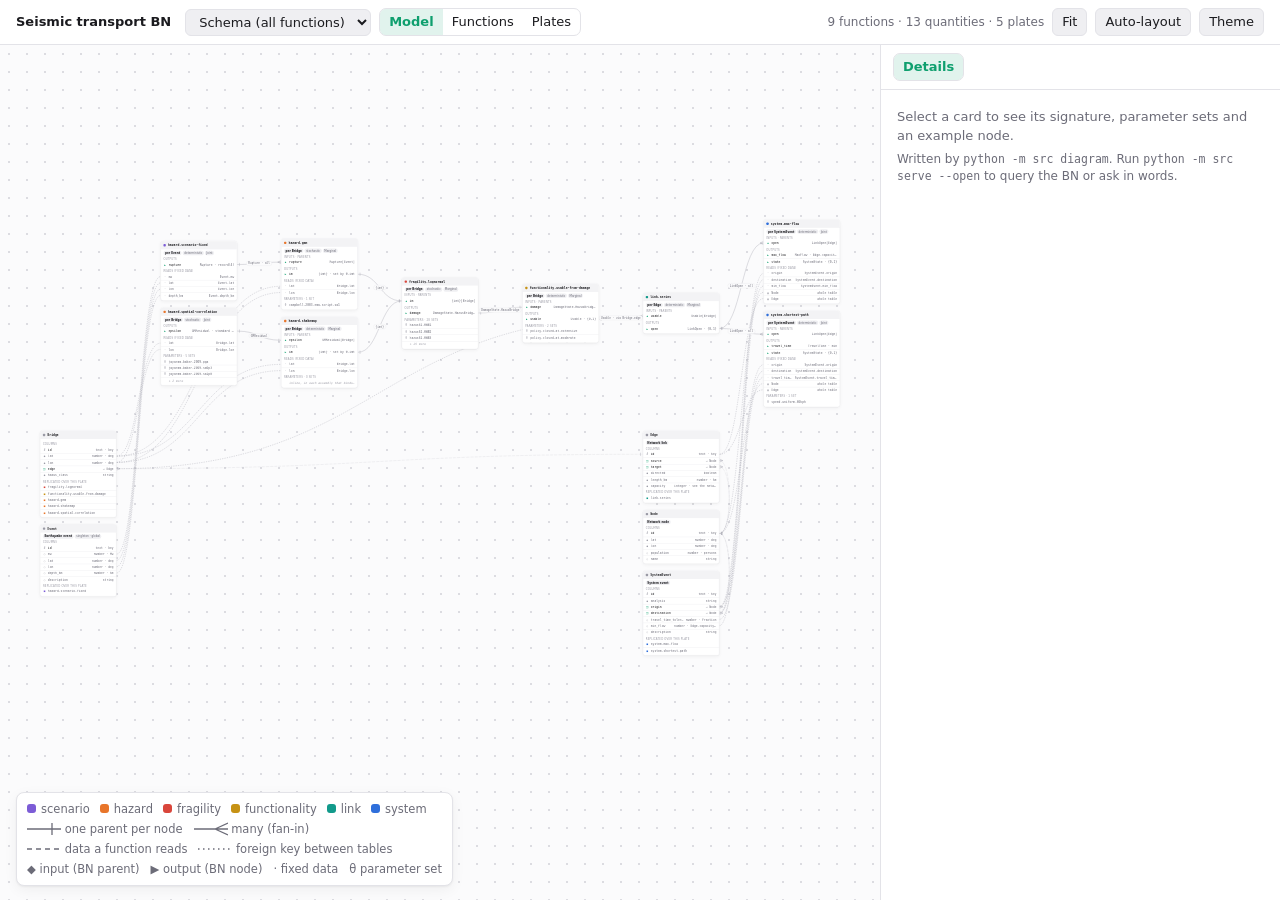
==== commit b2f42b9e: "Define system events in the network: analysis, OD pair and survival threshold Replace the ODPair pla" ====
--- a/schema/diagram.html
+++ b/schema/diagram.html
@@ -340,6 +340,17 @@
    ],
    "description": "In whatever unit the network's Edge.capacity is stated in; the network's assumptions name it.",
    "type": "Edge.capacity units"
+  },
+  "SystemState": {
+   "id": "SystemState",
+   "label": "System event survives",
+   "kind": "discrete",
+   "states": [
+    0,
+    1
+   ],
+   "description": "0 failed, 1 survived, by the event's own definition: a travel time within its tolerance of the intact network's, or a max flow at or above its threshold. The binary node a system-reliability analysis is about.",
+   "type": "{0,1}"
   }
  },
  "entities": [
@@ -445,16 +456,37 @@
    "description": "A bridge, where it is and what kind it is. Its location is what every hazard function reads, so ground motion is one node per bridge."
   },
   {
-   "id": "ODPair",
-   "label": "Origin-destination pair",
+   "id": "SystemEvent",
+   "label": "System event",
    "attributes": {
+    "analysis": {
+     "type": "string",
+     "description": "Which system function defines the event: shortest-path or max-flow. Assemblies bind each function to its events with where."
+    },
     "origin": {
      "ref": "Node"
     },
     "destination": {
      "ref": "Node"
+    },
+    "travel_time_tolerance": {
+     "type": "number",
+     "unit": "fraction",
+     "required": false,
+     "description": "shortest-path: survives if travel time <= (1 + this) x the intact network's. 0.5 allows a journey 50% longer."
+    },
+    "min_flow": {
+     "type": "number",
+     "unit": "Edge.capacity units",
+     "required": false,
+     "description": "max-flow: survives if the max flow is at least this."
+    },
+    "description": {
+     "type": "string",
+     "required": false
     }
-   }
+   },
+   "description": "One origin-destination performance requirement, defined in the network: which analysis, between which nodes, and what counts as surviving. Each becomes a SystemState node, alongside the travel time or flow it is judged on."
   }
  ],
  "views": [
@@ -951,9 +983,9 @@
     {
      "key": "system.max-flow",
      "function": "system.max-flow",
-     "label": "Maximum flow over open links",
+     "label": "Maximum flow over open links, and whether it meets its threshold",
      "role": "system",
-     "per": "ODPair",
+     "per": "SystemEvent",
      "inputs": [
       {
        "name": "open",
@@ -975,11 +1007,21 @@
         "MaxFlow"
        ],
        "template": null
+      },
+      {
+       "name": "state",
+       "quantity": "SystemState",
+       "description": "1 if max flow >= min_flow, else 0.",
+       "choices": [
+        "SystemState"
+       ],
+       "template": null
       }
      ],
      "attributes": [
       "origin",
-      "destination"
+      "destination",
+      "min_flow"
      ],
      "tables": [
       "Node",
@@ -992,16 +1034,16 @@
      "capabilities": [
       "SampleForward"
      ],
-     "description": "Origin-to-destination max flow, with Edge.capacity on each open link and 0 on a closed one. Parallel links add their capacities; an undirected link carries its capacity in each direction.",
+     "description": "Origin-to-destination max flow, with Edge.capacity on each open link and 0 on a closed one; the event survives if it reaches min_flow. Parallel links add their capacities; an undirected link carries its capacity in each direction.",
      "parameter_sets": [],
      "n_parameter_sets": 0
     },
     {
      "key": "system.shortest-path",
      "function": "system.shortest-path",
-     "label": "Shortest travel time over open links",
+     "label": "Shortest travel time over open links, and whether it stays within tolerance",
      "role": "system",
-     "per": "ODPair",
+     "per": "SystemEvent",
      "inputs": [
       {
        "name": "open",
@@ -1023,11 +1065,21 @@
         "TravelTime"
        ],
        "template": null
+      },
+      {
+       "name": "state",
+       "quantity": "SystemState",
+       "description": "1 if travel time <= (1 + travel_time_tolerance) x the intact network's, else 0.",
+       "choices": [
+        "SystemState"
+       ],
+       "template": null
       }
      ],
      "attributes": [
       "origin",
-      "destination"
+      "destination",
+      "travel_time_tolerance"
      ],
      "tables": [
       "Node",
@@ -1040,7 +1092,7 @@
      "capabilities": [
       "SampleForward"
      ],
-     "description": "Dijkstra on Edge.length_km / speed over the open links, from each origin. Joint across the ODPair plate: every pair reads the same link states in the same sample.",
+     "description": "Dijkstra on Edge.length_km / speed over the open links. The event survives if its travel time is within its tolerance of the intact network's (every link open); no route means failure. Joint across the SystemEvent plate: every event reads the same link states in the same sample.",
      "parameter_sets": [
       {
        "id": "speed.uniform-80kph",
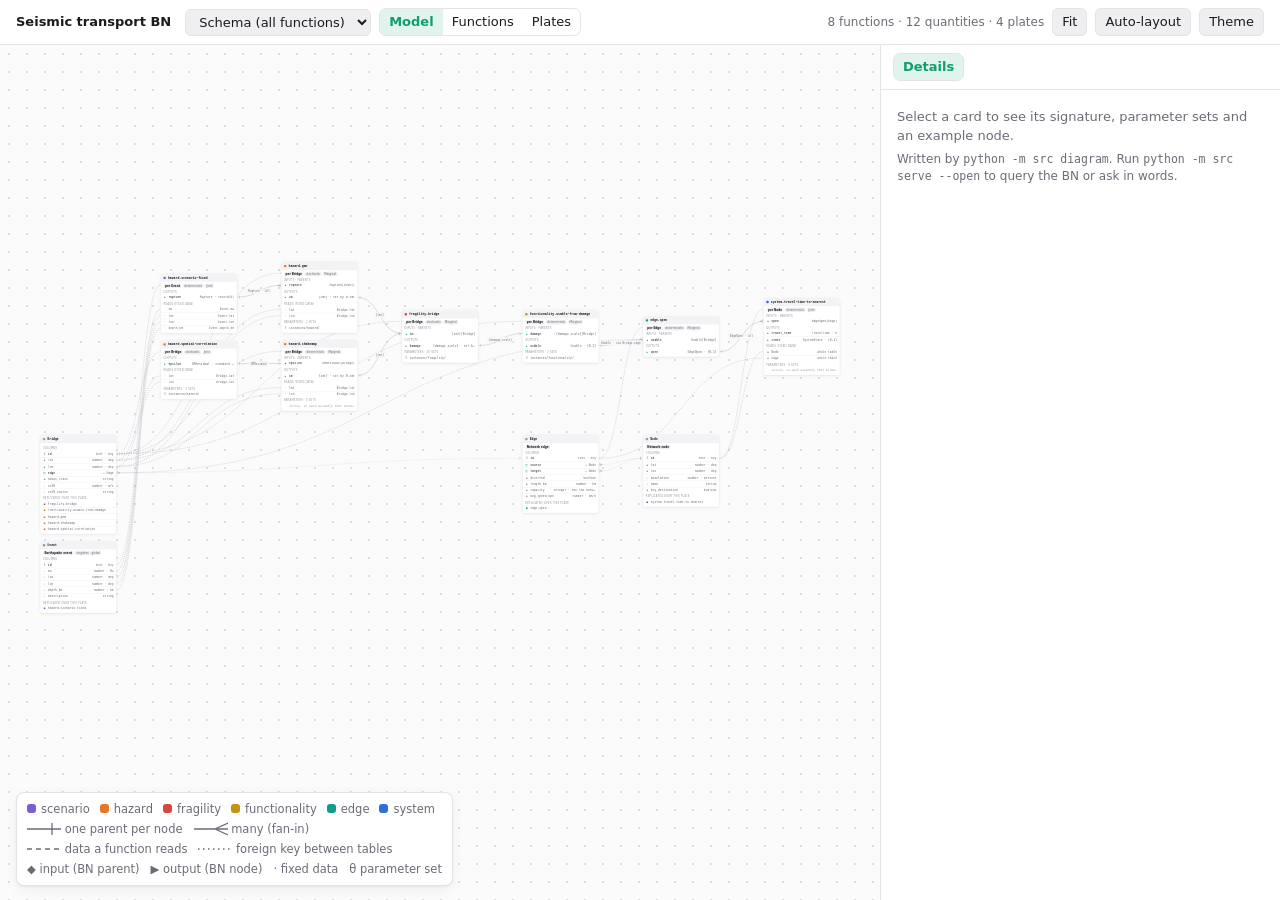
==== commit 8c7a23fa: "Rebuild the system function on ndtools; one fragility schema; examples - System: system.travel-time-" ====
--- a/schema/diagram.html
+++ b/schema/diagram.html
@@ -12,7 +12,7 @@
   --bad: #b91c1c; --bad-soft: #fee2e2;
   --shadow: 0 1px 2px rgba(0,0,0,.05), 0 4px 14px rgba(0,0,0,.05);
   --r-scenario: #7c5cd6; --r-hazard: #e8752a; --r-fragility: #d9463b; --r-functionality: #c69214;
-  --r-link: #129a8b; --r-system: #2f6fdb;
+  --r-edge: #129a8b; --r-system: #2f6fdb;
   --mono: ui-monospace, "Cascadia Code", "SF Mono", Menlo, Consolas, monospace;
   --sans: system-ui, -apple-system, "Segoe UI", Roboto, sans-serif;
 }
@@ -306,40 +306,28 @@
    "description": "0 closed, 1 open.",
    "type": "{0,1}"
   },
-  "LinkOpen": {
-   "id": "LinkOpen",
-   "label": "Network link open to traffic",
+  "EdgeOpen": {
+   "id": "EdgeOpen",
+   "label": "Edge open to traffic",
    "kind": "discrete",
    "states": [
     0,
     1
    ],
-   "description": "0 closed, 1 open. The one link-level state both system functions read.",
+   "description": "0 closed, 1 open. The edge state the system functions read.",
    "type": "{0,1}"
   },
   "TravelTime": {
    "id": "TravelTime",
-   "label": "Shortest travel time, origin to destination",
+   "label": "Travel time to the nearest key destination",
    "kind": "continuous",
-   "unit": "min",
+   "unit": "h",
    "range": [
     0,
     null
    ],
-   "description": "+inf when no open route exists, so P(connected) = P(TravelTime < inf).",
-   "type": "min"
-  },
-  "MaxFlow": {
-   "id": "MaxFlow",
-   "label": "Maximum flow, origin to destination",
-   "kind": "continuous",
-   "unit": "Edge.capacity units",
-   "range": [
-    0,
-    null
-   ],
-   "description": "In whatever unit the network's Edge.capacity is stated in; the network's assumptions name it.",
-   "type": "Edge.capacity units"
+   "description": "From one origin node, over the open edges. +inf when no key destination is reachable.",
+   "type": "h"
   },
   "SystemState": {
    "id": "SystemState",
@@ -406,12 +394,16 @@
     "name": {
      "type": "string",
      "required": false
+    },
+    "key_destination": {
+     "type": "boolean",
+     "description": "A key destination (e.g. an airport or hospital). System functions use these as destinations, and the other nodes as origins."
     }
    }
   },
   {
    "id": "Edge",
-   "label": "Network link",
+   "label": "Network edge",
    "attributes": {
     "source": {
      "ref": "Node"
@@ -429,6 +421,11 @@
     "capacity": {
      "type": "integer",
      "unit": "see the network's assumptions"
+    },
+    "avg_speed_kph": {
+     "type": "number",
+     "unit": "km/h",
+     "description": "Average travel speed on this edge; travel time is length_km / avg_speed_kph."
     }
    }
   },
@@ -446,47 +443,25 @@
     },
     "edge": {
      "ref": "Edge",
-     "description": "The link this bridge carries. An edge with several bridges is open only if all are."
+     "description": "The edge this bridge carries. An edge with several bridges is open only if all are usable."
     },
     "hazus_class": {
      "type": "string",
      "description": "HWB1 ... HWB28; selects the fragility parameter set."
+    },
+    "vs30": {
+     "type": "number",
+     "unit": "m/s",
+     "required": false,
+     "description": "Time-averaged shear-wave velocity of the top 30 m at the bridge. Give it where known; python -m src vs30 fills the rest from the USGS Global Vs30 Mosaic."
+    },
+    "vs30_source": {
+     "type": "string",
+     "required": false,
+     "description": "Where vs30 came from: absent or 'user' for a supplied value, usgs-global-vs30-mosaic for the proxy."
     }
    },
    "description": "A bridge, where it is and what kind it is. Its location is what every hazard function reads, so ground motion is one node per bridge."
-  },
-  {
-   "id": "SystemEvent",
-   "label": "System event",
-   "attributes": {
-    "analysis": {
-     "type": "string",
-     "description": "Which system function defines the event: shortest-path or max-flow. Assemblies bind each function to its events with where."
-    },
-    "origin": {
-     "ref": "Node"
-    },
-    "destination": {
-     "ref": "Node"
-    },
-    "travel_time_tolerance": {
-     "type": "number",
-     "unit": "fraction",
-     "required": false,
-     "description": "shortest-path: survives if travel time <= (1 + this) x the intact network's. 0.5 allows a journey 50% longer."
-    },
-    "min_flow": {
-     "type": "number",
-     "unit": "Edge.capacity units",
-     "required": false,
-     "description": "max-flow: survives if the max flow is at least this."
-    },
-    "description": {
-     "type": "string",
-     "required": false
-    }
-   },
-   "description": "One origin-destination performance requirement, defined in the network: which analysis, between which nodes, and what counts as surviving. Each becomes a SystemState node, alongside the travel time or flow it is judged on."
   }
  ],
  "views": [
@@ -496,9 +471,52 @@
    "network": null,
    "cards": [
     {
-     "key": "fragility.lognormal",
-     "function": "fragility.lognormal",
-     "label": "Lognormal bridge fragility",
+     "key": "edge.open",
+     "function": "edge.open",
+     "label": "Edge open unless a bridge on it is unusable",
+     "role": "edge",
+     "per": "Edge",
+     "inputs": [
+      {
+       "name": "usable",
+       "quantity": "Usable",
+       "over": "Bridge",
+       "via": "Bridge.edge",
+       "description": "Every bridge whose `edge` is this edge: zero, one or several parents.",
+       "choices": [
+        "Usable"
+       ],
+       "template": null,
+       "kind": "reverse"
+      }
+     ],
+     "outputs": [
+      {
+       "name": "open",
+       "quantity": "EdgeOpen",
+       "choices": [
+        "EdgeOpen"
+       ],
+       "template": null
+      }
+     ],
+     "attributes": [],
+     "tables": [],
+     "has_parameters": false,
+     "implementation": "src.builder.kernels.edge:EdgeOpen",
+     "deterministic": true,
+     "drawKind": "Marginal",
+     "capabilities": [
+      "SampleForward"
+     ],
+     "description": "Each bridge sits on one edge (Bridge.edge); the edge closes if any of its bridges is unusable. An edge with no bridge is always open: only bridges are fragile in this library. A roadway fragility would add a second input here.",
+     "parameter_sets": [],
+     "n_parameter_sets": 0
+    },
+    {
+     "key": "fragility.bridge",
+     "function": "fragility.bridge",
+     "label": "Bridge fragility",
      "role": "fragility",
      "per": "Bridge",
      "inputs": [
@@ -507,7 +525,7 @@
        "quantity": "{imt}",
        "over": "Bridge",
        "via": "self",
-       "description": "The IM these curves are defined on, at this bridge.",
+       "description": "The IM the curve is defined on, at this bridge.",
        "choices": [
         "PGA",
         "PGV",
@@ -522,24 +540,25 @@
      "outputs": [
       {
        "name": "damage",
-       "quantity": "DamageState.HazusBridge",
+       "quantity": "{damage_scale}",
+       "description": "On the damage scale the curve is defined on.",
        "choices": [
         "DamageState.HazusBridge"
        ],
-       "template": null
+       "template": "damage_scale"
       }
      ],
      "attributes": [],
      "tables": [],
      "has_parameters": true,
-     "implementation": "src.builder.kernels.fragility:LognormalFragility",
+     "implementation": "src.builder.kernels.fragility:Fragility",
      "deterministic": false,
      "drawKind": "Marginal",
      "capabilities": [
       "SampleForward",
       "EvaluateDensity"
      ],
-     "description": "Base (unmodified) curves on whichever IM the parameter set names: a set on PGA wires only to a hazard that produces PGA, and the check says so if none does. Skew, span-count or shape modifiers would be Bridge attributes under `attributes`.",
+     "description": "Whichever curve the parameter set is, on whichever IM and damage scale it names: a curve on PGA wires only to a hazard that produces PGA, and one on a damage scale wires only to a functionality mapping on that scale. Skew, span-count or shape modifiers would be Bridge attributes under `attributes`.",
      "parameter_sets": [
       {
        "id": "hazus61.HWB1",
@@ -693,13 +712,14 @@
      "inputs": [
       {
        "name": "damage",
-       "quantity": "DamageState.HazusBridge",
+       "quantity": "{damage_scale}",
        "over": "Bridge",
        "via": "self",
+       "description": "On the damage scale this policy is written for.",
        "choices": [
         "DamageState.HazusBridge"
        ],
-       "template": null,
+       "template": "damage_scale",
        "kind": "self"
       }
      ],
@@ -789,9 +809,14 @@
        "id": "campbell-2003.ema-script-sa1",
        "label": "Campbell (2003) SA(1.0 s), as implemented by the EMA dataset script",
        "count": null
-      }
-     ],
-     "n_parameter_sets": 1
+      },
+      {
+       "id": "demo.campbell-2003-in-california",
+       "label": "DEMO ONLY: Campbell (2003) ENA coefficients applied in central California",
+       "count": null
+      }
+     ],
+     "n_parameter_sets": 2
     },
     {
      "key": "hazard.scenario-fixed",
@@ -938,120 +963,20 @@
      "n_parameter_sets": 5
     },
     {
-     "key": "link.series",
-     "function": "link.series",
-     "label": "Link open only if every bridge on it is usable",
-     "role": "link",
-     "per": "Edge",
+     "key": "system.travel-time-to-nearest",
+     "function": "system.travel-time-to-nearest",
+     "label": "Travel time to the nearest key destination",
+     "role": "system",
+     "per": "Node",
      "inputs": [
       {
-       "name": "usable",
-       "quantity": "Usable",
-       "over": "Bridge",
-       "via": "Bridge.edge",
-       "description": "Every bridge whose `edge` is this link: zero, one or several parents.",
-       "choices": [
-        "Usable"
-       ],
-       "template": null,
-       "kind": "reverse"
-      }
-     ],
-     "outputs": [
-      {
        "name": "open",
-       "quantity": "LinkOpen",
-       "choices": [
-        "LinkOpen"
-       ],
-       "template": null
-      }
-     ],
-     "attributes": [],
-     "tables": [],
-     "has_parameters": false,
-     "implementation": "src.builder.kernels.link:Series",
-     "deterministic": true,
-     "drawKind": "Marginal",
-     "capabilities": [
-      "SampleForward"
-     ],
-     "description": "A link with no bridge is always open: only bridges are fragile in this library. A roadway fragility would add a second input here.",
-     "parameter_sets": [],
-     "n_parameter_sets": 0
-    },
-    {
-     "key": "system.max-flow",
-     "function": "system.max-flow",
-     "label": "Maximum flow over open links, and whether it meets its threshold",
-     "role": "system",
-     "per": "SystemEvent",
-     "inputs": [
-      {
-       "name": "open",
-       "quantity": "LinkOpen",
+       "quantity": "EdgeOpen",
        "over": "Edge",
        "via": "*",
+       "description": "Every edge's state: the comps_state ndtools reads.",
        "choices": [
-        "LinkOpen"
-       ],
-       "template": null,
-       "kind": "all"
-      }
-     ],
-     "outputs": [
-      {
-       "name": "max_flow",
-       "quantity": "MaxFlow",
-       "choices": [
-        "MaxFlow"
-       ],
-       "template": null
-      },
-      {
-       "name": "state",
-       "quantity": "SystemState",
-       "description": "1 if max flow >= min_flow, else 0.",
-       "choices": [
-        "SystemState"
-       ],
-       "template": null
-      }
-     ],
-     "attributes": [
-      "origin",
-      "destination",
-      "min_flow"
-     ],
-     "tables": [
-      "Node",
-      "Edge"
-     ],
-     "has_parameters": false,
-     "implementation": "src.builder.kernels.system:MaxFlow",
-     "deterministic": true,
-     "drawKind": "Joint",
-     "capabilities": [
-      "SampleForward"
-     ],
-     "description": "Origin-to-destination max flow, with Edge.capacity on each open link and 0 on a closed one; the event survives if it reaches min_flow. Parallel links add their capacities; an undirected link carries its capacity in each direction.",
-     "parameter_sets": [],
-     "n_parameter_sets": 0
-    },
-    {
-     "key": "system.shortest-path",
-     "function": "system.shortest-path",
-     "label": "Shortest travel time over open links, and whether it stays within tolerance",
-     "role": "system",
-     "per": "SystemEvent",
-     "inputs": [
-      {
-       "name": "open",
-       "quantity": "LinkOpen",
-       "over": "Edge",
-       "via": "*",
-       "choices": [
-        "LinkOpen"
+        "EdgeOpen"
        ],
        "template": null,
        "kind": "all"
@@ -1069,45 +994,45 @@
       {
        "name": "state",
        "quantity": "SystemState",
-       "description": "1 if travel time <= (1 + travel_time_tolerance) x the intact network's, else 0.",
+       "description": "1 if the travel time is within target_max hours of the intact network's, else 0 (ndtools' system state).",
        "choices": [
         "SystemState"
        ],
        "template": null
       }
      ],
-     "attributes": [
-      "origin",
-      "destination",
-      "travel_time_tolerance"
-     ],
+     "attributes": [],
      "tables": [
       "Node",
       "Edge"
      ],
      "has_parameters": true,
-     "implementation": "src.builder.kernels.system:ShortestPath",
+     "implementation": "src.builder.kernels.system:TravelTimeToNearest",
      "deterministic": true,
      "drawKind": "Joint",
      "capabilities": [
       "SampleForward"
      ],
-     "description": "Dijkstra on Edge.length_km / speed over the open links. The event survives if its travel time is within its tolerance of the intact network's (every link open); no route means failure. Joint across the SystemEvent plate: every event reads the same link states in the same sample.",
-     "parameter_sets": [
-      {
-       "id": "speed.uniform-80kph",
-       "label": "80 km/h on every open link",
-       "count": null
-      }
-     ],
-     "n_parameter_sets": 1
+     "description": "For each origin node (bind it to the non-key nodes), the travel time to the nearest node marked key_destination, over the open edges, by ndtools. Each edge's weight is length_km / avg_speed_kph, in hours. Joint across the Node plate: every origin reads the same link states in the same sample.",
+     "parameter_sets": [],
+     "n_parameter_sets": 0
     }
    ],
    "links": [
     {
+     "from": "functionality.usable-from-damage",
+     "out": "usable",
+     "to": "edge.open",
+     "in": "usable",
+     "quantity": "Usable",
+     "via": "Bridge.edge",
+     "kind": "reverse",
+     "parents": null
+    },
+    {
      "from": "hazard.gmm",
      "out": "im",
-     "to": "fragility.lognormal",
+     "to": "fragility.bridge",
      "in": "im",
      "quantity": "{imt}",
      "via": "self",
@@ -1117,7 +1042,7 @@
     {
      "from": "hazard.shakemap",
      "out": "im",
-     "to": "fragility.lognormal",
+     "to": "fragility.bridge",
      "in": "im",
      "quantity": "{imt}",
      "via": "self",
@@ -1125,11 +1050,11 @@
      "parents": null
     },
     {
-     "from": "fragility.lognormal",
+     "from": "fragility.bridge",
      "out": "damage",
      "to": "functionality.usable-from-damage",
      "in": "damage",
-     "quantity": "DamageState.HazusBridge",
+     "quantity": "{damage_scale}",
      "via": "self",
      "kind": "self",
      "parents": null
@@ -1155,31 +1080,11 @@
      "parents": null
     },
     {
-     "from": "functionality.usable-from-damage",
-     "out": "usable",
-     "to": "link.series",
-     "in": "usable",
-     "quantity": "Usable",
-     "via": "Bridge.edge",
-     "kind": "reverse",
-     "parents": null
-    },
-    {
-     "from": "link.series",
+     "from": "edge.open",
      "out": "open",
-     "to": "system.max-flow",
+     "to": "system.travel-time-to-nearest",
      "in": "open",
-     "quantity": "LinkOpen",
-     "via": "*",
-     "kind": "all",
-     "parents": null
-    },
-    {
-     "from": "link.series",
-     "out": "open",
-     "to": "system.shortest-path",
-     "in": "open",
-     "quantity": "LinkOpen",
+     "quantity": "EdgeOpen",
      "via": "*",
      "kind": "all",
      "parents": null
@@ -1195,7 +1100,7 @@
 <script>
 let DATA = window.BN_DATA || null;
 const STATIC = !!window.BN_DATA;           // a snapshot from python -m src export: no server behind it
-const ROLES = ["scenario", "hazard", "fragility", "functionality", "link", "system"];
+const ROLES = ["scenario", "hazard", "fragility", "functionality", "edge", "system"];
 const $ = (s, el = document) => el.querySelector(s);
 const esc = s => String(s ?? "").replace(/[&<>"']/g, c => ({ "&": "&amp;", "<": "&lt;", ">": "&gt;", '"': "&quot;", "'": "&#39;" }[c]));
 const store = {
@@ -1227,7 +1132,7 @@
   const n = c.nodes != null ? `<span class="chip">×${c.rows}</span>` : "";
   const sets = c.parameter_sets || [];
   let h = `<div class="card${state.ran.includes(c.function) ? " ran" : ""}" data-key="${esc(c.key)}"><div class="head"><span class="dot" style="background:${roleColor(c.role)}"></span>` +
-    `<span class="fid" title="${esc(c.label)}">${esc(c.function)}</span></div><div class="sub">` +
+    `<span class="fid" title="${esc(c.label)}">${esc(c.function)}</span></div><div class="sub" data-port="per">` +
     `<span class="chip plate">per ${esc(c.per)}</span>${n}<span class="chip">${c.deterministic ? "deterministic" : "stochastic"}</span>` +
     `<span class="chip">${esc(c.drawKind)}</span>${c.where ? `<span class="chip warn">where</span>` : ""}</div>`;
   if (c.inputs.length) {
@@ -1246,8 +1151,13 @@
       .map(([k, val]) => row("dimrow", null, "θ", k, JSON.stringify(val))).join("");
   } else if (c.has_parameters) {
     h += `<div class="sec" data-port="theta">parameters · ${plural(sets.length, "set")}${c.parameter_template ? " · " + esc(c.parameter_template) : ""}${c.parameter_by_location ? " · by location" : ""}</div>`;
-    h += sets.slice(0, 3).map(s => row("dimrow", null, "θ", s.id, s.count != null ? `×${s.count}` : "", s.label)).join("");
-    if (sets.length > 3) h += `<div class="row more"><span class="ico"></span><span class="nm">+ ${sets.length - 3} more</span></div>`;
+    // The schema shows no rows: there, a count and where the sets are (the Details panel lists them).
+    // In a BN, the sets bound to its rows are part of the model, with how many rows each describes.
+    if (c.nodes == null && sets.length) h += row("dimrow", null, "θ", `instances/${c.role}/`, "", "select the card to list them");
+    else {
+      h += sets.slice(0, 3).map(s => row("dimrow", null, "θ", s.id, s.count != null ? `×${s.count}` : "", s.label)).join("");
+      if (sets.length > 3) h += `<div class="row more"><span class="ico"></span><span class="nm">+ ${sets.length - 3} more</span></div>`;
+    }
     if (!sets.length) h += `<div class="row more"><span class="ico"></span><span class="nm">inline, in each assembly that binds it</span></div>`;
   }
   return h + `<div class="foot"></div></div>`;
@@ -1411,11 +1321,13 @@
 const entity = id => DATA.entities.find(e => e.id === id);
 const portOf = (id, attr) => (entity(id)?.attributes[attr]?.ref ? "fk:" : "at:") + attr;
 
-// What each function reads from the tables: attributes, whole tables, the keys that route
-// its parents, and in a BN the attribute that picks each row's parameter set.
+// What each function reads from the tables: the plate it is replicated over, attributes, whole
+// tables, the keys that route its parents, and in a BN the attribute that picks each row's parameter set.
 function dataWires(v) {
   const out = [];
   for (const c of v.cards) {
+    out.push({ style: "data", from: c.per, fromPort: "pk:id", to: c.key, toPort: "per",
+      tip: `<b>${esc(c.per)}</b> → <b>${esc(c.function)}</b><br>its plate: one copy of the function, and one node per output, for each ${esc(c.per)} row` });
     for (const a of c.attributes) out.push({ style: "data", from: c.per, fromPort: portOf(c.per, a), to: c.key, toPort: `rd:${a}`,
       tip: `<b>${esc(c.per)}.${esc(a)}</b> → <b>${esc(c.function)}</b><br>fixed data, read from each ${esc(c.per)} row the function is replicated over` });
     for (const tb of c.tables) out.push({ style: "data", from: tb, fromPort: "pk:id", to: c.key, toPort: `tb:${tb}`,
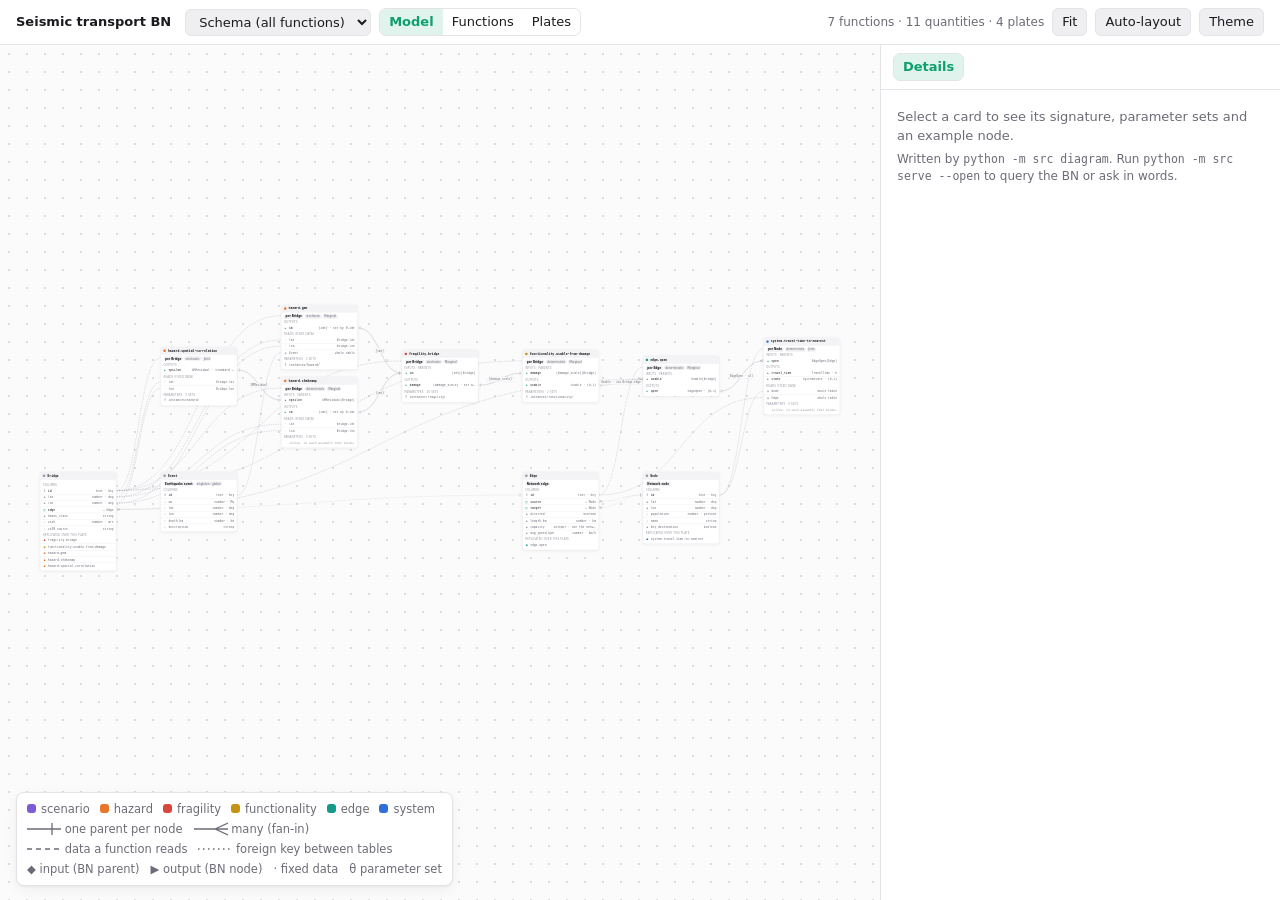
==== commit 5af2e38f: "Run the BN on tbnpy: PyTorch probability objects are the only kernels - bn_builder.py (was compile.p" ====
--- a/schema/diagram.html
+++ b/schema/diagram.html
@@ -185,31 +185,6 @@
 </main>
 <script>window.BN_DATA = {
  "quantities": {
-  "Rupture": {
-   "id": "Rupture",
-   "label": "Earthquake rupture (point source)",
-   "kind": "record",
-   "fields": {
-    "mw": {
-     "unit": "Mw",
-     "description": "Moment magnitude"
-    },
-    "lat": {
-     "unit": "deg",
-     "description": "Epicentre latitude"
-    },
-    "lon": {
-     "unit": "deg",
-     "description": "Epicentre longitude"
-    },
-    "depth_km": {
-     "unit": "km",
-     "description": "Hypocentral depth"
-    }
-   },
-   "description": "The global variable a ground-motion model conditions on. A BN node on the Event plate, so a fixed scenario and an uncertain one differ only in which function produces it.",
-   "type": "record(4)"
-  },
   "PGA": {
    "id": "PGA",
    "label": "Peak ground acceleration",
@@ -507,7 +482,8 @@
      "deterministic": true,
      "drawKind": "Marginal",
      "capabilities": [
-      "SampleForward"
+      "SampleForward",
+      "EvaluateLikelihood"
      ],
      "description": "Each bridge sits on one edge (Bridge.edge); the edge closes if any of its bridges is unusable. An edge with no bridge is always open: only bridges are fragile in this library. A roadway fragility would add a second input here.",
      "parameter_sets": [],
@@ -556,6 +532,7 @@
      "drawKind": "Marginal",
      "capabilities": [
       "SampleForward",
+      "EvaluateLikelihood",
       "EvaluateDensity"
      ],
      "description": "Whichever curve the parameter set is, on whichever IM and damage scale it names: a curve on PGA wires only to a hazard that produces PGA, and one on a damage scale wires only to a functionality mapping on that scale. Skew, span-count or shape modifiers would be Bridge attributes under `attributes`.",
@@ -740,7 +717,8 @@
      "deterministic": true,
      "drawKind": "Marginal",
      "capabilities": [
-      "SampleForward"
+      "SampleForward",
+      "EvaluateLikelihood"
      ],
      "description": "",
      "parameter_sets": [
@@ -763,20 +741,7 @@
      "label": "Ground-motion model",
      "role": "hazard",
      "per": "Bridge",
-     "inputs": [
-      {
-       "name": "rupture",
-       "quantity": "Rupture",
-       "over": "Event",
-       "via": "*",
-       "description": "The one Event row: the global parameters every site shares.",
-       "choices": [
-        "Rupture"
-       ],
-       "template": null,
-       "kind": "all"
-      }
-     ],
+     "inputs": [],
      "outputs": [
       {
        "name": "im",
@@ -795,15 +760,19 @@
       "lat",
       "lon"
      ],
-     "tables": [],
+     "tables": [
+      "Event"
+     ],
      "has_parameters": true,
      "implementation": "src.builder.kernels.hazard:Gmm",
      "deterministic": false,
      "drawKind": "Marginal",
      "capabilities": [
-      "SampleForward"
-     ],
-     "description": "Median ln IM at each bridge from the event's magnitude and the bridge's distance, plus an independent residual per bridge, for whichever GMM the parameter set is. Choose the set with parameter_set_by_location to use the model made for where the network is. Marginal: no spatial correlation yet; that needs the between- and within-event split of sigma.",
+      "SampleForward",
+      "EvaluateLikelihood",
+      "EvaluateDensity"
+     ],
+     "description": "Median ln IM at each bridge from the event's magnitude and the bridge's distance, plus an independent residual per bridge, for whichever GMM the parameter set is. The event is fixed data: the one Event row's mw, lat, lon and depth_km, read like the bridge's own lat/lon, so it is no BN node. An uncertain rupture (e.g. sampled from a source model) would come back as a scenario function feeding an input here. Choose the set with parameter_set_by_location to use the model made for where the network is. Marginal: no spatial correlation yet; that needs the between- and within-event split of sigma.",
      "parameter_sets": [
       {
        "id": "campbell-2003.ema-script-sa1",
@@ -817,41 +786,6 @@
       }
      ],
      "n_parameter_sets": 2
-    },
-    {
-     "key": "hazard.scenario-fixed",
-     "function": "hazard.scenario-fixed",
-     "label": "Fixed earthquake scenario",
-     "role": "scenario",
-     "per": "Event",
-     "inputs": [],
-     "outputs": [
-      {
-       "name": "rupture",
-       "quantity": "Rupture",
-       "choices": [
-        "Rupture"
-       ],
-       "template": null
-      }
-     ],
-     "attributes": [
-      "mw",
-      "lat",
-      "lon",
-      "depth_km"
-     ],
-     "tables": [],
-     "has_parameters": false,
-     "implementation": "src.builder.kernels.hazard:ScenarioFixed",
-     "deterministic": true,
-     "drawKind": "Joint",
-     "capabilities": [
-      "SampleForward"
-     ],
-     "description": "Copies the Event row into the Rupture node: a degenerate root. Replace it with a prior over magnitude and location to make the scenario uncertain; nothing downstream changes, because the output quantity is the same.",
-     "parameter_sets": [],
-     "n_parameter_sets": 0
     },
     {
      "key": "hazard.shakemap",
@@ -897,7 +831,8 @@
      "deterministic": true,
      "drawKind": "Marginal",
      "capabilities": [
-      "SampleForward"
+      "SampleForward",
+      "EvaluateLikelihood"
      ],
      "description": "ln IM = ln median + sigma * epsilon, with the median from grid.xml (e.g. PSA10 for SA(1.0)) and sigma from uncertainty.xml (STDPSA10), both interpolated bilinearly on the log scale at the site. Deterministic given epsilon: the randomness, and the dependence between sites, live in the residual field. A bridge outside the map is an error, not zero shaking; a map without uncertainty.xml gives sigma = 0 and says so.",
      "parameter_sets": [],
@@ -930,7 +865,8 @@
      "deterministic": false,
      "drawKind": "Joint",
      "capabilities": [
-      "SampleForward"
+      "SampleForward",
+      "EvaluateLikelihood"
      ],
      "description": "One joint draw over every Bridge in the binding: epsilon = L z, with L L' = R, R_ij = exp(-3 h_ij / b) and h_ij the great-circle distance in km. L is the symmetric root from an eigendecomposition rather than a Cholesky factor, so bridges at the same location (correlation 1) do not make it fail. Applied to ShakeMap's conditional standard deviations this is OpenQuake's approximation: the correlation is the unconditional model's, not the one conditioned on the stations.",
      "parameter_sets": [
@@ -1011,7 +947,8 @@
      "deterministic": true,
      "drawKind": "Joint",
      "capabilities": [
-      "SampleForward"
+      "SampleForward",
+      "EvaluateLikelihood"
      ],
      "description": "For each origin node (bind it to the non-key nodes), the travel time to the nearest node marked key_destination, over the open edges, by ndtools. Each edge's weight is length_km / avg_speed_kph, in hours. Joint across the Node plate: every origin reads the same link states in the same sample.",
      "parameter_sets": [],
@@ -1057,16 +994,6 @@
      "quantity": "{damage_scale}",
      "via": "self",
      "kind": "self",
-     "parents": null
-    },
-    {
-     "from": "hazard.scenario-fixed",
-     "out": "rupture",
-     "to": "hazard.gmm",
-     "in": "rupture",
-     "quantity": "Rupture",
-     "via": "*",
-     "kind": "all",
      "parents": null
     },
     {
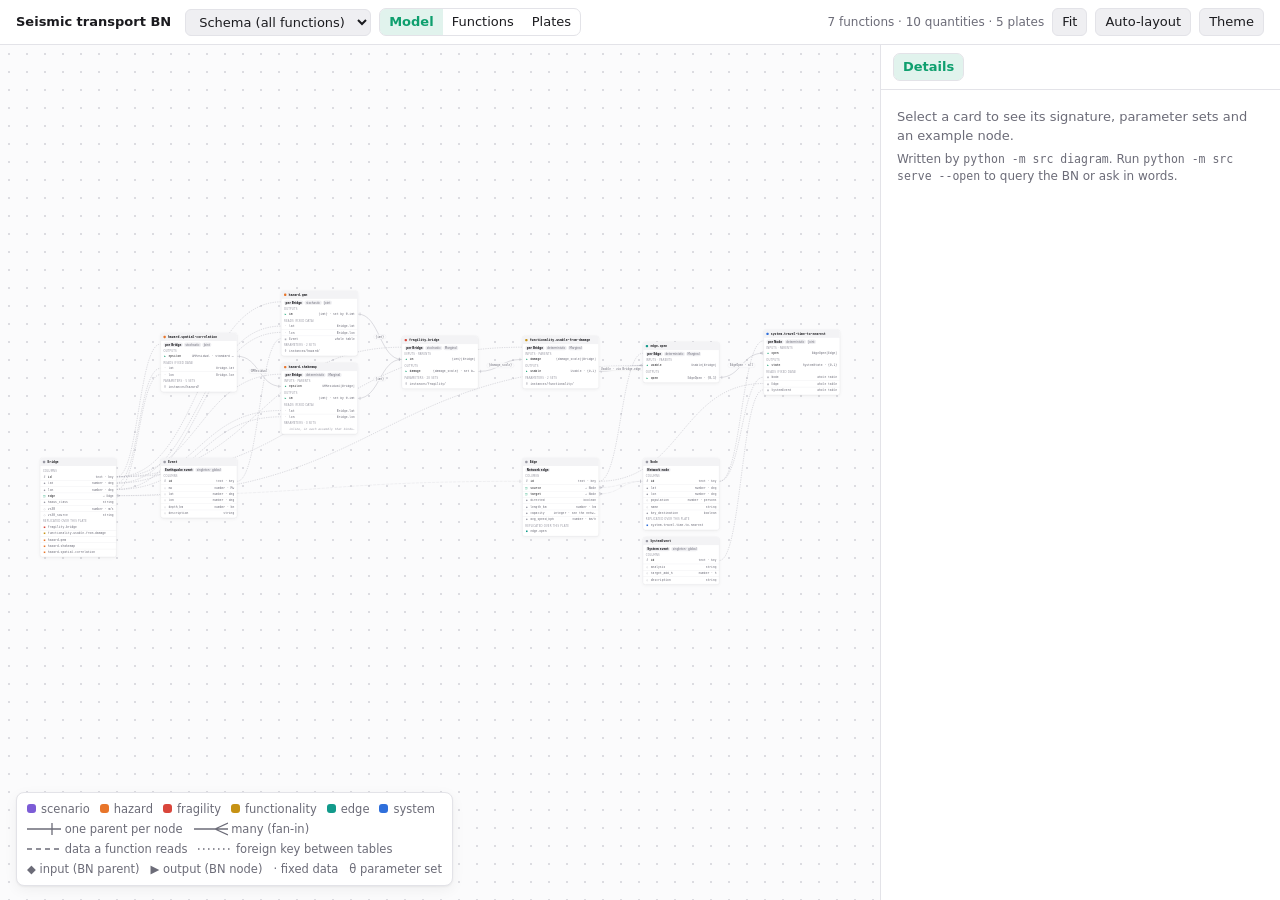
==== commit 96668101: "Build quakenet inference and reviewed Ask interface Add interventions, evidence, probability compari" ====
--- a/schema/diagram.html
+++ b/schema/diagram.html
@@ -292,18 +292,6 @@
    "description": "0 closed, 1 open. The edge state the system functions read.",
    "type": "{0,1}"
   },
-  "TravelTime": {
-   "id": "TravelTime",
-   "label": "Travel time to the nearest key destination",
-   "kind": "continuous",
-   "unit": "h",
-   "range": [
-    0,
-    null
-   ],
-   "description": "From one origin node, over the open edges. +inf when no key destination is reachable.",
-   "type": "h"
-  },
   "SystemState": {
    "id": "SystemState",
    "label": "System event survives",
@@ -437,6 +425,33 @@
     }
    },
    "description": "A bridge, where it is and what kind it is. Its location is what every hazard function reads, so ground motion is one node per bridge."
+  },
+  {
+   "id": "SystemEvent",
+   "label": "System event",
+   "singleton": true,
+   "description": "What counts as the network surviving, for the system function to judge. One per network for now. Its destinations are the nodes marked key_destination; its origins are the nodes the assembly binds the system function to.",
+   "attributes": {
+    "analysis": {
+     "type": "string",
+     "required": false,
+     "default": "system.travel-time-to-nearest",
+     "description": "The system function that judges this event; the assembly must bind that one."
+    },
+    "target_add_h": {
+     "type": "number",
+     "unit": "h",
+     "minimum": 0,
+     "step": 0.5,
+     "required": false,
+     "default": 0.5,
+     "description": "Extra time allowed over the intact network's travel time to the nearest key destination, in hours."
+    },
+    "description": {
+     "type": "string",
+     "required": false
+    }
+   }
   }
  ],
  "views": [
@@ -766,13 +781,13 @@
      "has_parameters": true,
      "implementation": "src.builder.kernels.hazard:Gmm",
      "deterministic": false,
-     "drawKind": "Marginal",
+     "drawKind": "Joint",
      "capabilities": [
       "SampleForward",
       "EvaluateLikelihood",
       "EvaluateDensity"
      ],
-     "description": "Median ln IM at each bridge from the event's magnitude and the bridge's distance, plus an independent residual per bridge, for whichever GMM the parameter set is. The event is fixed data: the one Event row's mw, lat, lon and depth_km, read like the bridge's own lat/lon, so it is no BN node. An uncertain rupture (e.g. sampled from a source model) would come back as a scenario function feeding an input here. Choose the set with parameter_set_by_location to use the model made for where the network is. Marginal: no spatial correlation yet; that needs the between- and within-event split of sigma.",
+     "description": "Median ln IM at each bridge from the event's magnitude and the bridge's distance, plus an independent residual per bridge, for whichever GMM the parameter set is. The event is fixed data: the one Event row's mw, lat, lon and depth_km, read like the bridge's own lat/lon, so it is no BN node. An uncertain rupture (e.g. sampled from a source model) would come back as a scenario function feeding an input here. Choose the set with parameter_set_by_location to use the model made for where the network is. Joint: one draw covers every bridge. The Campbell (2003) residuals are independent between bridges, which the result says; correlating them needs the between- and within-event split of sigma.",
      "parameter_sets": [
       {
        "id": "campbell-2003.ema-script-sa1",
@@ -901,7 +916,7 @@
     {
      "key": "system.travel-time-to-nearest",
      "function": "system.travel-time-to-nearest",
-     "label": "Travel time to the nearest key destination",
+     "label": "Reaches the nearest key destination in time",
      "role": "system",
      "per": "Node",
      "inputs": [
@@ -920,17 +935,9 @@
      ],
      "outputs": [
       {
-       "name": "travel_time",
-       "quantity": "TravelTime",
-       "choices": [
-        "TravelTime"
-       ],
-       "template": null
-      },
-      {
        "name": "state",
        "quantity": "SystemState",
-       "description": "1 if the travel time is within target_max hours of the intact network's, else 0 (ndtools' system state).",
+       "description": "1 if the nearest key destination is reached within the system event's target_add_h hours of the intact network's travel time, else 0: ndtools' system state, which rsr's rules classify.",
        "choices": [
         "SystemState"
        ],
@@ -940,9 +947,10 @@
      "attributes": [],
      "tables": [
       "Node",
-      "Edge"
-     ],
-     "has_parameters": true,
+      "Edge",
+      "SystemEvent"
+     ],
+     "has_parameters": false,
      "implementation": "src.builder.kernels.system:TravelTimeToNearest",
      "deterministic": true,
      "drawKind": "Joint",
@@ -950,7 +958,7 @@
       "SampleForward",
       "EvaluateLikelihood"
      ],
-     "description": "For each origin node (bind it to the non-key nodes), the travel time to the nearest node marked key_destination, over the open edges, by ndtools. Each edge's weight is length_km / avg_speed_kph, in hours. Joint across the Node plate: every origin reads the same link states in the same sample.",
+     "description": "For each origin node (bind it to the non-key nodes), whether it still reaches the nearest node marked key_destination in time, over the open edges, by ndtools' eval_travel_time_to_nearest. Each edge's weight is length_km / avg_speed_kph, in hours; the travel time itself is internal to the judgement, not a BN node. Joint across the Node plate: every origin reads the same edge states in the same sample.",
      "parameter_sets": [],
      "n_parameter_sets": 0
     }
@@ -1036,8 +1044,9 @@
   del(k) { try { localStorage.removeItem(k); } catch { /* storage unavailable */ } },
 };
 const hash = new URLSearchParams(location.hash.slice(1));        // #view=ema-highway/gmm&tab=plates&sel=b2
+const EMBED = hash.get("embed") === "1";   // inside quakenet's BN tab: the drawing and details; quakenet runs queries
 const state = { view: hash.get("view") || store.get("view"), tab: hash.get("tab") || store.get("tab") || "model",
-                pane: STATIC ? "details" : "query", k: 1, tx: 0, ty: 0, pos: {}, sel: null, wires: [], chat: [], ran: [] };
+                pane: STATIC || EMBED ? "details" : "query", k: 1, tx: 0, ty: 0, pos: {}, sel: null, wires: [], chat: [], ran: [] };
 
 const view = () => DATA.views.find(v => v.id === state.view);
 const qty = id => DATA.quantities[id] || { label: id, type: "?" };
@@ -1701,9 +1710,12 @@
 }
 
 async function start() {
+  if (STATIC || EMBED) {
+    // Drawings and details only: queries and questions need the engine (or, embedded, are quakenet's).
+    document.querySelectorAll('#sidetabs button[data-pane="query"], #sidetabs button[data-pane="ask"]').forEach(b => b.remove());
+  }
+  if (EMBED) for (const sel of [".brand", "#view", "#theme"]) { const el = $(sel); if (el) el.style.display = "none"; }
   if (STATIC) {
-    // Drawings and details only: queries and questions need the engine, so the server.
-    document.querySelectorAll('#sidetabs button[data-pane="query"], #sidetabs button[data-pane="ask"]').forEach(b => b.remove());
     $("#pane-details").innerHTML = `<p>Select a card to see its signature, parameter sets and an example node.</p>` +
       `<p class="note">Written by <code>${esc(DATA.generated_by || "python -m src export")}</code>${DATA.exported ? " on " + esc(DATA.exported) : ""}. ` +
       `Run <code>python -m src serve --open</code> to query the BN or ask in words.</p>`;
@@ -1728,7 +1740,7 @@
   switchView(state.view);
   fit();
   if (hash.get("sel") && cardEl(hash.get("sel"))) select(hash.get("sel"));
-  if (STATIC) return;
+  if (STATIC || EMBED) return;
   try {
     chatStatus = await (await fetch("/api/chat-status")).json();
   } catch { chatStatus = { available: false, reason: "the status check failed" }; }
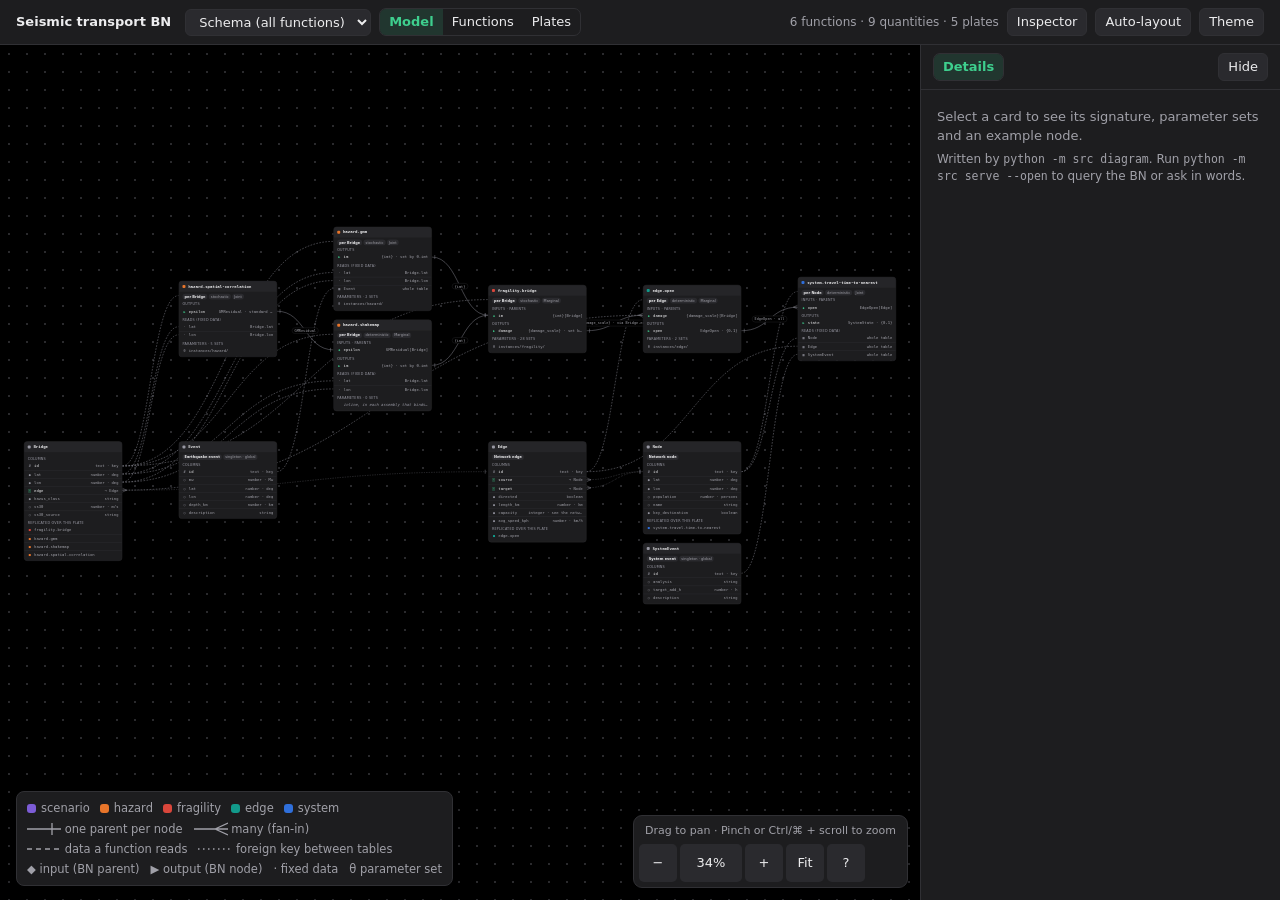
==== commit a613c85b: "Write the model as a tbnpy spec; remove the Usable layer; named-argument kernels model.json is now a" ====
--- a/schema/diagram.html
+++ b/schema/diagram.html
@@ -1,5 +1,5 @@
 <!doctype html>
-<html lang="en">
+<html lang="en" data-theme="dark">
 <head>
 <meta charset="utf-8">
 <meta name="viewport" content="width=device-width, initial-scale=1">
@@ -11,34 +11,38 @@
   --wire: #a3a3ae; --hi: #0e9f6e; --hi-soft: rgba(14,159,110,.12); --warn: #b45309; --warn-soft: #fef3c7;
   --bad: #b91c1c; --bad-soft: #fee2e2;
   --shadow: 0 1px 2px rgba(0,0,0,.05), 0 4px 14px rgba(0,0,0,.05);
-  --r-scenario: #7c5cd6; --r-hazard: #e8752a; --r-fragility: #d9463b; --r-functionality: #c69214;
+  --r-scenario: #7c5cd6; --r-hazard: #e8752a; --r-fragility: #d9463b;
   --r-edge: #129a8b; --r-system: #2f6fdb;
   --mono: ui-monospace, "Cascadia Code", "SF Mono", Menlo, Consolas, monospace;
   --sans: system-ui, -apple-system, "Segoe UI", Roboto, sans-serif;
 }
 @media (prefers-color-scheme: dark) {
   :root:not([data-theme="light"]) {
-    --bg: #111112; --canvas: #151516; --grid: #2a2a2d; --card: #1d1d1f; --card-line: #303034;
-    --head: #252528; --text: #ececee; --muted: #a0a0a8; --faint: #6f6f78; --chip: #2a2a2e;
-    --wire: #5d5d66; --hi: #3ecf8e; --hi-soft: rgba(62,207,142,.14); --warn: #fbbf24; --warn-soft: #3a2c0b;
+    --bg: #111112; --canvas: #000000; --grid: #2a2a2d; --card: #1d1d1f; --card-line: #303034;
+    --head: #252528; --text: #ececee; --muted: #a0a0a8; --faint: #9898a3; --chip: #2a2a2e;
+    --wire: #8b8b96; --hi: #3ecf8e; --hi-soft: rgba(62,207,142,.14); --warn: #fbbf24; --warn-soft: #3a2c0b;
     --bad: #fca5a5; --bad-soft: #3b1212;
     --shadow: 0 1px 2px rgba(0,0,0,.4), 0 6px 18px rgba(0,0,0,.35);
   }
 }
 :root[data-theme="dark"] {
-  --bg: #111112; --canvas: #151516; --grid: #2a2a2d; --card: #1d1d1f; --card-line: #303034;
-  --head: #252528; --text: #ececee; --muted: #a0a0a8; --faint: #6f6f78; --chip: #2a2a2e;
-  --wire: #5d5d66; --hi: #3ecf8e; --hi-soft: rgba(62,207,142,.14); --warn: #fbbf24; --warn-soft: #3a2c0b;
+  color-scheme: dark;
+  --bg: #111112; --canvas: #000000; --grid: #2a2a2d; --card: #1d1d1f; --card-line: #303034;
+  --head: #252528; --text: #ececee; --muted: #a0a0a8; --faint: #9898a3; --chip: #2a2a2e;
+  --wire: #8b8b96; --hi: #3ecf8e; --hi-soft: rgba(62,207,142,.14); --warn: #fbbf24; --warn-soft: #3a2c0b;
   --bad: #fca5a5; --bad-soft: #3b1212;
   --shadow: 0 1px 2px rgba(0,0,0,.4), 0 6px 18px rgba(0,0,0,.35);
 }
 * { box-sizing: border-box; }
 html, body { margin: 0; height: 100%; }
+body { height: 100dvh; }
 body { background: var(--bg); color: var(--text); font: 13px/1.4 var(--sans); display: flex; flex-direction: column; overflow: hidden; }
 button, select, input, textarea { font: inherit; color: inherit; }
 
 .bar { display: flex; flex-wrap: wrap; align-items: center; gap: 8px; padding: 8px 16px; border-bottom: 1px solid var(--card-line); background: var(--card); z-index: 3; }
 .brand { font-weight: 600; margin-right: 6px; }
+.bar > * { min-width: 0; }
+.bar select { max-width: min(260px, 100%); text-overflow: ellipsis; }
 .bar select, .bar button, .side button, .side select, .side input, .side textarea {
   background: var(--chip); border: 1px solid var(--card-line); border-radius: 6px; padding: 4px 9px; }
 .bar button, .side button { cursor: pointer; }
@@ -52,6 +56,7 @@
 
 main { position: relative; flex: 1; min-height: 0; display: flex; }
 #canvas { position: relative; flex: 1; overflow: hidden; cursor: grab; touch-action: none;
+  container-type: inline-size;
   background-color: var(--canvas);
   background-image: radial-gradient(var(--grid) 1px, transparent 1px); background-size: 18px 18px; }
 #canvas.panning { cursor: grabbing; }
@@ -93,9 +98,11 @@
 .row.more { color: var(--faint); font-style: italic; }
 .card .foot { height: 6px; }
 
-.side { width: 400px; max-width: 94vw; border-left: 1px solid var(--card-line); background: var(--card); display: flex; flex-direction: column; z-index: 2; }
+.side { width: clamp(260px, 30vw, 360px); min-width: 0; min-height: 0; flex: none; border-left: 1px solid var(--card-line); background: var(--card); display: none; flex-direction: column; z-index: 5; }
+body.inspector-open .side { display: flex; }
+#inspector-close { margin-left: auto; }
 .side .tabs { padding: 8px 12px; border-bottom: 1px solid var(--card-line); display: flex; gap: 8px; align-items: center; }
-.pane { flex: 1; overflow: auto; padding: 12px 16px 24px; }
+.pane { flex: 1; min-height: 0; overflow: auto; overflow-wrap: anywhere; padding: 12px 16px 24px; overscroll-behavior: contain; }
 .pane[hidden] { display: none; }
 .pane h2 { font: 600 14px/1.3 var(--mono); margin: 0 0 2px; word-break: break-all; }
 .pane h3 { font-size: 11px; text-transform: uppercase; letter-spacing: .06em; color: var(--faint); margin: 16px 0 6px; }
@@ -130,7 +137,7 @@
 #askform[hidden] { display: none; }
 
 #legend { position: absolute; left: 16px; bottom: 14px; background: var(--card); border: 1px solid var(--card-line); border-radius: 8px;
-  padding: 8px 10px; font-size: 11.5px; color: var(--muted); box-shadow: var(--shadow); display: grid; gap: 4px; max-width: calc(100% - 32px); }
+  padding: 8px 10px; font-size: 11.5px; color: var(--muted); box-shadow: var(--shadow); display: grid; gap: 4px; max-width: calc(100% - 292px); }
 #legend .roles { display: flex; flex-wrap: wrap; gap: 4px 10px; }
 #legend .roles span { display: inline-flex; align-items: center; gap: 5px; }
 #legend i { display: inline-block; width: 9px; height: 9px; border-radius: 3px; }
@@ -142,10 +149,20 @@
   font-size: 12px; box-shadow: var(--shadow); pointer-events: none; }
 #tip[hidden] { display: none; }
 #tip b { font-family: var(--mono); }
-@media (max-width: 760px) {
-  main { flex-direction: column; }
-  .side { width: 100%; max-width: none; height: 55%; border-left: 0; border-top: 1px solid var(--card-line); }
+#canvas.compact-navigation #legend { display: none; }
+@container (max-width: 650px) {
   #legend { display: none; }
+}
+@media (max-width: 1000px), (max-height: 500px) {
+  .side { position: absolute; top: 0; right: 0; bottom: 0; width: min(360px, calc(100% - 24px)); box-shadow: -4px 0 20px #0005; }
+}
+@media (max-width: 900px) {
+  #stats { display: none; }
+  .bar { padding: 6px 8px; gap: 5px; }
+}
+@media (max-width: 640px) {
+  .brand { display: none; }
+  .bar select { max-width: 180px; }
 }
 </style>
 </head>
@@ -160,22 +177,22 @@
   </div>
   <span class="spacer"></span>
   <span id="stats">Loading…</span>
-  <button id="fit" title="Fit to screen">Fit</button>
+  <button id="inspector-toggle" aria-controls="inspector-panel" aria-expanded="false">Inspector</button>
   <button id="relayout" title="Discard dragged positions">Auto-layout</button>
   <button id="theme" title="Toggle theme">Theme</button>
 </header>
 <main>
-  <div id="canvas">
+  <div id="canvas" role="region" aria-label="Interactive schema diagram">
     <div id="world"><svg id="wires"></svg><div id="labels"></div><div id="cards"></div></div>
     <div id="banner" hidden></div>
     <div id="legend"></div>
   </div>
-  <aside class="side">
+  <aside class="side" id="inspector-panel" aria-label="Diagram inspector">
     <div class="tabs"><div class="seg" id="sidetabs">
       <button data-pane="query" class="on">Query</button>
       <button data-pane="ask">Ask</button>
       <button data-pane="details">Details</button>
-    </div></div>
+    </div><button id="inspector-close" aria-label="Hide diagram inspector">Hide</button></div>
     <section class="pane" id="pane-query"></section>
     <section class="pane" id="pane-ask" hidden><div id="chatlog"></div></section>
     <section class="pane" id="pane-details" hidden><p>Select a card to see its signature, parameter sets and an example node.</p></section>
@@ -183,6 +200,170 @@
   </aside>
   <div id="tip" hidden></div>
 </main>
+<script>
+/* Shared navigation for the schema canvas and the application's BN drawing. */
+function diagramNavigation(viewport, { get, set, fit, ignoreDrag = () => false, onClick = () => {}, help = "" }) {
+  if (!document.getElementById("diagram-navigation-style")) {
+    const style = document.createElement("style");
+    style.id = "diagram-navigation-style";
+    style.textContent = `
+      .diagram-viewport { cursor: grab; touch-action: none; container-type: inline-size; }
+      .diagram-viewport.panning { cursor: grabbing; }
+      .diagram-viewport:focus-visible { outline: 2px solid var(--hi, var(--accent)); outline-offset: -3px; }
+      .diagram-navigation { position: absolute; right: 12px; bottom: 12px; z-index: 4; max-width: calc(100% - 24px);
+        background: var(--card, var(--raised)); color: var(--text, var(--ink)); border: 1px solid var(--card-line, var(--border));
+        border-radius: 9px; padding: 5px; box-shadow: 0 2px 12px #0005; cursor: default; }
+      .diagram-navigation .nav-buttons { display: flex; gap: 3px; align-items: center; }
+      .diagram-navigation button, .diagram-navigation summary { min-width: 38px; min-height: 38px; padding: 6px 9px;
+        background: var(--chip, var(--surface)); color: inherit; border: 1px solid transparent; border-radius: 5px;
+        font: inherit; cursor: pointer; text-align: center; }
+      .diagram-navigation button:focus-visible, .diagram-navigation summary:focus-visible { outline: 2px solid var(--hi, var(--accent)); }
+      .diagram-navigation button:hover, .diagram-navigation summary:hover { border-color: var(--faint, var(--muted)); }
+      .diagram-navigation button:disabled { opacity: .4; cursor: default; }
+      .diagram-navigation [data-nav=actual] { min-width: 62px; font-variant-numeric: tabular-nums; }
+      .diagram-navigation summary { display: grid; place-items: center; list-style: none; }
+      .diagram-navigation summary::-webkit-details-marker { display: none; }
+      .diagram-navigation .nav-help { position: absolute; right: 0; bottom: 56px; width: 290px; max-width: calc(100vw - 36px);
+        padding: 12px; border-radius: 8px; background: inherit; border: inherit; box-shadow: inherit; font: 12px/1.7 system-ui; }
+      .diagram-navigation .nav-hint { padding: 2px 6px 5px; color: var(--muted, var(--ink-2)); font: 11px/1.4 system-ui; }
+      .compact-navigation .diagram-navigation .nav-hint { display: none; }
+      @container (max-width: 480px) {
+        .diagram-navigation { right: 8px; bottom: 8px; padding: 3px; }
+        .diagram-navigation .nav-hint { display: none; }
+      }
+    `;
+    document.head.append(style);
+  }
+  viewport.classList.add("diagram-viewport");
+  viewport.tabIndex = 0;
+  const controls = document.createElement("div");
+  controls.className = "diagram-navigation";
+  controls.setAttribute("role", "group");
+  controls.setAttribute("aria-label", "Diagram navigation");
+  controls.innerHTML = `<div class="nav-hint">Drag to pan · Pinch or Ctrl/⌘ + scroll to zoom</div><div class="nav-buttons">
+    <button type="button" data-nav="out" aria-label="Zoom out" title="Zoom out (−)">−</button>
+    <button type="button" data-nav="actual" aria-label="Reset zoom to 100 percent" title="Reset zoom to 100% (0)">100%</button>
+    <button type="button" data-nav="in" aria-label="Zoom in" title="Zoom in (+)">+</button>
+    <button type="button" data-nav="fit" title="Fit the whole diagram (F or Home)">Fit</button>
+    <details><summary aria-label="Navigation help" title="Navigation help">?</summary><div class="nav-help">
+      Drag the diagram to move around.<br>Scroll to move; Shift + scroll to move sideways.<br>
+      Pinch or Ctrl/⌘ + scroll to zoom at the pointer.<br>Double-click to zoom in; Shift + double-click to zoom out.<br>
+      Keyboard: + / − to zoom, arrows to move, F to fit, 0 for 100%.${help ? `<br>${help}` : ""}
+    </div></details></div>`;
+  viewport.append(controls);
+  const MIN = 0.02, MAX = 4;
+  let fitted = true;
+  const update = () => {
+    const { k } = get();
+    controls.querySelector('[data-nav="actual"]').textContent = `${Math.round(k * 100)}%`;
+    controls.querySelector('[data-nav="out"]').disabled = k <= MIN;
+    controls.querySelector('[data-nav="in"]').disabled = k >= MAX;
+  };
+  const change = value => { fitted = false; set(value); update(); };
+  const fitAll = () => { fit(); fitted = true; update(); };
+  const zoom = (k, x = viewport.clientWidth / 2, y = viewport.clientHeight / 2) => {
+    const old = get();
+    k = Math.min(MAX, Math.max(MIN, k));
+    change({ k, tx: x - (x - old.tx) * k / old.k, ty: y - (y - old.ty) * k / old.k });
+  };
+  const pan = (dx, dy) => { const v = get(); change({ ...v, tx: v.tx + dx, ty: v.ty + dy }); };
+  const local = e => { const r = viewport.getBoundingClientRect(); return { x: e.clientX - r.left, y: e.clientY - r.top }; };
+  controls.addEventListener("click", e => {
+    const action = e.target.closest("[data-nav]")?.dataset.nav;
+    if (!action) return;
+    if (action === "fit") fitAll();
+    else zoom(action === "actual" ? 1 : get().k * (action === "in" ? 1.25 : 0.8));
+  });
+  viewport.addEventListener("wheel", e => {
+    if (e.target.closest(".diagram-navigation")) return;
+    e.preventDefault();
+    const unit = e.deltaMode === 1 ? 16 : e.deltaMode === 2 ? viewport.clientHeight : 1;
+    if (e.ctrlKey || e.metaKey) {
+      const p = local(e);
+      zoom(get().k * Math.exp(-Math.max(-200, Math.min(200, e.deltaY * unit)) * 0.01), p.x, p.y);
+    } else if (e.shiftKey && !e.deltaX) pan(-e.deltaY * unit, 0);
+    else pan(-e.deltaX * unit, -e.deltaY * unit);
+  }, { passive: false });
+  viewport.addEventListener("dblclick", e => {
+    if (e.target.closest(".diagram-navigation, #legend, #banner")) return;
+    e.preventDefault();
+    const p = local(e);
+    zoom(get().k * (e.shiftKey ? 0.5 : 2), p.x, p.y);
+  });
+  const pointers = new Map();
+  let gesture = null;
+  const seed = () => {
+    if (!pointers.size) { gesture = null; viewport.classList.remove("panning"); return; }
+    const ps = [...pointers.values()];
+    const center = ps.length > 1 ? { x: (ps[0].x + ps[1].x) / 2, y: (ps[0].y + ps[1].y) / 2 } : ps[0];
+    gesture = { ...get(), center, distance: ps.length > 1 ? Math.hypot(ps[1].x - ps[0].x, ps[1].y - ps[0].y) : 0,
+      moved: ps.length > 1, target: ps[0].target, button: ps[0].button };
+  };
+  viewport.addEventListener("pointerdown", e => {
+    if (![0, 1].includes(e.button) || e.target.closest(".diagram-navigation, #legend, #banner") || ignoreDrag(e)) return;
+    viewport.focus({ preventScroll: true });
+    e.preventDefault();
+    pointers.set(e.pointerId, { ...local(e), target: e.target, button: e.button });
+    viewport.setPointerCapture(e.pointerId);
+    seed();
+  });
+  viewport.addEventListener("pointermove", e => {
+    if (!pointers.has(e.pointerId)) return;
+    pointers.set(e.pointerId, { ...pointers.get(e.pointerId), ...local(e) });
+    const ps = [...pointers.values()];
+    const center = ps.length > 1 ? { x: (ps[0].x + ps[1].x) / 2, y: (ps[0].y + ps[1].y) / 2 } : ps[0];
+    const dx = center.x - gesture.center.x, dy = center.y - gesture.center.y;
+    if (ps.length > 1 || Math.abs(dx) + Math.abs(dy) > 3) gesture.moved = true;
+    if (!gesture.moved) return;
+    viewport.classList.add("panning");
+    const k = ps.length > 1 && gesture.distance
+      ? Math.min(MAX, Math.max(MIN, gesture.k * Math.hypot(ps[1].x - ps[0].x, ps[1].y - ps[0].y) / gesture.distance)) : gesture.k;
+    change({ k, tx: center.x - (gesture.center.x - gesture.tx) * k / gesture.k,
+      ty: center.y - (gesture.center.y - gesture.ty) * k / gesture.k });
+  });
+  const end = e => {
+    if (!pointers.has(e.pointerId)) return;
+    if (e.type === "pointerup" && pointers.size === 1 && !gesture.moved && gesture.button === 0) onClick(gesture.target);
+    pointers.delete(e.pointerId);
+    if (viewport.hasPointerCapture(e.pointerId)) viewport.releasePointerCapture(e.pointerId);
+    seed();
+    if (gesture) gesture.moved = true; // Lifting one finger after a pinch is never a click.
+  };
+  for (const event of ["pointerup", "pointercancel", "lostpointercapture"]) viewport.addEventListener(event, end);
+  viewport.addEventListener("keydown", e => {
+    if (e.target !== viewport || e.ctrlKey || e.metaKey || e.altKey) return;
+    if (["+", "="].includes(e.key)) zoom(get().k * 1.25);
+    else if (e.key === "-") zoom(get().k * 0.8);
+    else if (e.key === "0") zoom(1);
+    else if (["f", "F", "Home"].includes(e.key)) fitAll();
+    else if (e.key.startsWith("Arrow")) {
+      const d = e.shiftKey ? 160 : 60;
+      pan(e.key === "ArrowLeft" ? d : e.key === "ArrowRight" ? -d : 0,
+        e.key === "ArrowUp" ? d : e.key === "ArrowDown" ? -d : 0);
+    } else return;
+    e.preventDefault();
+  });
+  update();
+  let previousSize = null;
+  new ResizeObserver(() => {
+    const width = viewport.clientWidth, height = viewport.clientHeight;
+    if (!width || !height) return;
+    const compact = width < 480 || height < 320;
+    const controlsChanged = viewport.classList.contains("compact-navigation") !== compact;
+    viewport.classList.toggle("compact-navigation", compact);
+    if (controlsChanged || previousSize && (width !== previousSize.width || height !== previousSize.height)) {
+      if (fitted) fitAll();
+      else if (previousSize) {
+        const value = get();
+        set({ ...value, tx: value.tx + (width - previousSize.width) / 2, ty: value.ty + (height - previousSize.height) / 2 });
+        update();
+      }
+    }
+    previousSize = { width, height };
+  }).observe(viewport);
+  return { update, zoom, fit: fitAll, markFitted: () => { fitted = true; } };
+}
+</script>
 <script>window.BN_DATA = {
  "quantities": {
   "PGA": {
@@ -270,17 +451,6 @@
    ],
    "type": "enum(5)"
   },
-  "Usable": {
-   "id": "Usable",
-   "label": "Component usable after the event",
-   "kind": "discrete",
-   "states": [
-    0,
-    1
-   ],
-   "description": "0 closed, 1 open.",
-   "type": "{0,1}"
-  },
   "EdgeOpen": {
    "id": "EdgeOpen",
    "label": "Edge open to traffic",
@@ -406,7 +576,7 @@
     },
     "edge": {
      "ref": "Edge",
-     "description": "The edge this bridge carries. An edge with several bridges is open only if all are usable."
+     "description": "The edge this bridge carries. An edge with several bridges is open only if every one is in a damage state its closure policy keeps open."
     },
     "hazus_class": {
      "type": "string",
@@ -463,20 +633,20 @@
     {
      "key": "edge.open",
      "function": "edge.open",
-     "label": "Edge open unless a bridge on it is unusable",
+     "label": "Edge open unless a bridge on it is damaged to a closing state",
      "role": "edge",
      "per": "Edge",
      "inputs": [
       {
-       "name": "usable",
-       "quantity": "Usable",
+       "name": "damage",
+       "quantity": "{damage_scale}",
        "over": "Bridge",
        "via": "Bridge.edge",
-       "description": "Every bridge whose `edge` is this edge: zero, one or several parents.",
+       "description": "The damage state of every bridge whose `edge` is this edge, on the damage scale the closure policy is written for: zero, one or several parents.",
        "choices": [
-        "Usable"
+        "DamageState.HazusBridge"
        ],
-       "template": null,
+       "template": "damage_scale",
        "kind": "reverse"
       }
      ],
@@ -492,7 +662,7 @@
      ],
      "attributes": [],
      "tables": [],
-     "has_parameters": false,
+     "has_parameters": true,
      "implementation": "src.builder.kernels.edge:EdgeOpen",
      "deterministic": true,
      "drawKind": "Marginal",
@@ -500,9 +670,20 @@
       "SampleForward",
       "EvaluateLikelihood"
      ],
-     "description": "Each bridge sits on one edge (Bridge.edge); the edge closes if any of its bridges is unusable. An edge with no bridge is always open: only bridges are fragile in this library. A roadway fragility would add a second input here.",
-     "parameter_sets": [],
-     "n_parameter_sets": 0
+     "description": "Each bridge sits on one edge (Bridge.edge). The edge is open only if every bridge on it is in a damage state its closure policy keeps open, the parameter set's usable_states; an edge with no bridge is always open, as only bridges are fragile in this library. A roadway fragility would add a second input here.",
+     "parameter_sets": [
+      {
+       "id": "policy.closed-at-extensive",
+       "label": "Closed at Extensive or Complete",
+       "count": null
+      },
+      {
+       "id": "policy.closed-at-moderate",
+       "label": "Closed at Moderate or worse (conservative)",
+       "count": null
+      }
+     ],
+     "n_parameter_sets": 2
     },
     {
      "key": "fragility.bridge",
@@ -550,7 +731,7 @@
       "EvaluateLikelihood",
       "EvaluateDensity"
      ],
-     "description": "Whichever curve the parameter set is, on whichever IM and damage scale it names: a curve on PGA wires only to a hazard that produces PGA, and one on a damage scale wires only to a functionality mapping on that scale. Skew, span-count or shape modifiers would be Bridge attributes under `attributes`.",
+     "description": "Whichever curve the parameter set is, on whichever IM and damage scale it names: a curve on PGA wires only to a hazard that produces PGA, and one on a damage scale wires only to an edge closure policy on that scale. Skew, span-count or shape modifiers would be Bridge attributes under `attributes`.",
      "parameter_sets": [
       {
        "id": "hazus61.HWB1",
@@ -694,61 +875,6 @@
       }
      ],
      "n_parameter_sets": 28
-    },
-    {
-     "key": "functionality.usable-from-damage",
-     "function": "functionality.usable-from-damage",
-     "label": "Bridge usable unless damage reaches a closing state",
-     "role": "functionality",
-     "per": "Bridge",
-     "inputs": [
-      {
-       "name": "damage",
-       "quantity": "{damage_scale}",
-       "over": "Bridge",
-       "via": "self",
-       "description": "On the damage scale this policy is written for.",
-       "choices": [
-        "DamageState.HazusBridge"
-       ],
-       "template": "damage_scale",
-       "kind": "self"
-      }
-     ],
-     "outputs": [
-      {
-       "name": "usable",
-       "quantity": "Usable",
-       "choices": [
-        "Usable"
-       ],
-       "template": null
-      }
-     ],
-     "attributes": [],
-     "tables": [],
-     "has_parameters": true,
-     "implementation": "src.builder.kernels.functionality:UsableFromDamage",
-     "deterministic": true,
-     "drawKind": "Marginal",
-     "capabilities": [
-      "SampleForward",
-      "EvaluateLikelihood"
-     ],
-     "description": "",
-     "parameter_sets": [
-      {
-       "id": "policy.closed-at-extensive",
-       "label": "Closed at Extensive or Complete",
-       "count": null
-      },
-      {
-       "id": "policy.closed-at-moderate",
-       "label": "Closed at Moderate or worse (conservative)",
-       "count": null
-      }
-     ],
-     "n_parameter_sets": 2
     },
     {
      "key": "hazard.gmm",
@@ -965,11 +1091,11 @@
    ],
    "links": [
     {
-     "from": "functionality.usable-from-damage",
-     "out": "usable",
+     "from": "fragility.bridge",
+     "out": "damage",
      "to": "edge.open",
-     "in": "usable",
-     "quantity": "Usable",
+     "in": "damage",
+     "quantity": "{damage_scale}",
      "via": "Bridge.edge",
      "kind": "reverse",
      "parents": null
@@ -990,16 +1116,6 @@
      "to": "fragility.bridge",
      "in": "im",
      "quantity": "{imt}",
-     "via": "self",
-     "kind": "self",
-     "parents": null
-    },
-    {
-     "from": "fragility.bridge",
-     "out": "damage",
-     "to": "functionality.usable-from-damage",
-     "in": "damage",
-     "quantity": "{damage_scale}",
      "via": "self",
      "kind": "self",
      "parents": null
@@ -1035,7 +1151,7 @@
 <script>
 let DATA = window.BN_DATA || null;
 const STATIC = !!window.BN_DATA;           // a snapshot from python -m src export: no server behind it
-const ROLES = ["scenario", "hazard", "fragility", "functionality", "edge", "system"];
+const ROLES = ["scenario", "hazard", "fragility", "edge", "system"];
 const $ = (s, el = document) => el.querySelector(s);
 const esc = s => String(s ?? "").replace(/[&<>"']/g, c => ({ "&": "&amp;", "<": "&lt;", ">": "&gt;", '"': "&quot;", "'": "&#39;" }[c]));
 const store = {
@@ -1333,7 +1449,7 @@
   else state.pos = modelLayout(fkeys, flayer(), frank, ekeys, wires);
   place();
   updateStats(v);
-  if (!saved) fit();
+  fit();
 }
 
 function place() {
@@ -1360,6 +1476,24 @@
 }
 
 // ---- side panel: tabs ------------------------------------------------------------
+
+const compactInspector = matchMedia("(max-width: 1000px), (max-height: 500px)");
+const inspectorVisibility = { wide: true, compact: false };
+function showInspector(open, focus = false) {
+  inspectorVisibility[compactInspector.matches ? "compact" : "wide"] = open;
+  document.body.classList.toggle("inspector-open", open);
+  $("#inspector-toggle").setAttribute("aria-expanded", String(open));
+  $("#inspector-panel").inert = !open;
+  if (focus) $(open ? "#inspector-close" : "#inspector-toggle").focus();
+}
+$("#inspector-toggle").onclick = () => showInspector(!document.body.classList.contains("inspector-open"), true);
+$("#inspector-close").onclick = () => showInspector(false, true);
+compactInspector.addEventListener("change", () => {
+  const focusWasInside = $("#inspector-panel").contains(document.activeElement);
+  showInspector(inspectorVisibility[compactInspector.matches ? "compact" : "wide"]);
+  if (focusWasInside && !document.body.classList.contains("inspector-open")) $("#inspector-toggle").focus();
+});
+showInspector(!compactInspector.matches);
 
 function showPane(name) {
   state.pane = name;
@@ -1409,7 +1543,7 @@
 function select(key) {
   state.sel = key;
   highlight(key);
-  if (key) { detailsFor(key); showPane("details"); }
+  if (key) { detailsFor(key); showPane("details"); showInspector(true); }
 }
 
 // ---- query (4) ----------------------------------------------------------------------
@@ -1636,7 +1770,11 @@
 // ---- pan, zoom, drag -------------------------------------------------------------
 
 const world = $("#world"), canvas = $("#canvas");
-const applyT = () => { world.style.transform = `translate(${state.tx}px,${state.ty}px) scale(${state.k})`; };
+let navigation;
+const applyT = () => {
+  world.style.transform = `translate(${state.tx}px,${state.ty}px) scale(${state.k})`;
+  navigation?.update();
+};
 
 function fit() {
   const ks = Object.keys(state.pos);
@@ -1648,49 +1786,50 @@
     x0 = Math.min(x0, p.x); y0 = Math.min(y0, p.y);
     x1 = Math.max(x1, p.x + el.offsetWidth); y1 = Math.max(y1, p.y + el.offsetHeight);
   }
-  const W = canvas.clientWidth, H = canvas.clientHeight, pad = 40;
-  state.k = Math.min(1.1, (W - 2 * pad) / (x1 - x0), (H - 2 * pad - 70) / (y1 - y0));
+  const W = canvas.clientWidth, H = canvas.clientHeight, pad = H < 320 ? 12 : 24;
+  if (!isFinite(x0) || W <= 0 || H <= 0) return;
+  const bottom = Math.max($("#legend").offsetHeight, canvas.querySelector(".diagram-navigation")?.offsetHeight || 0) + 20;
+  state.k = Math.max(0.02, Math.min(1.1, Math.max(1, W - 2 * pad) / (x1 - x0), Math.max(1, H - 2 * pad - bottom) / (y1 - y0)));
   state.tx = (W - (x1 - x0) * state.k) / 2 - x0 * state.k;
-  state.ty = Math.max(pad, (H - 70 - (y1 - y0) * state.k) / 2) - y0 * state.k;
+  state.ty = Math.max(pad, (H - bottom - (y1 - y0) * state.k) / 2) - y0 * state.k;
   applyT();
+  navigation?.markFitted();
 }
 
 let drag = null;
+navigation = diagramNavigation(canvas, {
+  get: () => ({ k: state.k, tx: state.tx, ty: state.ty }),
+  set: value => { Object.assign(state, value); applyT(); }, fit,
+  ignoreDrag: e => e.pointerType !== "touch" && e.button === 0 && !!e.target.closest(".card .head"),
+  onClick: target => select(target.closest(".card")?.dataset.key || null),
+  help: "Drag a card's header to rearrange it. Click a card to inspect it.",
+});
 canvas.addEventListener("pointerdown", e => {
-  if (e.button !== 0 || e.target.closest("#banner")) return;
+  if (e.button !== 0 || e.pointerType === "touch" || !e.target.closest(".card .head")) return;
   const card = e.target.closest(".card");
-  drag = { x: e.clientX, y: e.clientY, moved: false, card: card && card.dataset.key,
-           start: card ? { ...state.pos[card.dataset.key] } : { tx: state.tx, ty: state.ty } };
+  e.preventDefault();
+  canvas.focus({ preventScroll: true });
+  drag = { id: e.pointerId, x: e.clientX, y: e.clientY, moved: false, card: card.dataset.key,
+           start: { ...state.pos[card.dataset.key] } };
   canvas.setPointerCapture(e.pointerId);
-  if (!card) canvas.classList.add("panning");
 });
 canvas.addEventListener("pointermove", e => {
-  if (!drag) return;
+  if (!drag || drag.id !== e.pointerId) return;
   const dx = e.clientX - drag.x, dy = e.clientY - drag.y;
   if (Math.abs(dx) + Math.abs(dy) > 3) drag.moved = true;
   if (!drag.moved) return;
-  if (drag.card) {
-    state.pos[drag.card] = { x: drag.start.x + dx / state.k, y: drag.start.y + dy / state.k };
-    const el = cardEl(drag.card);
-    el.style.left = state.pos[drag.card].x + "px"; el.style.top = state.pos[drag.card].y + "px";
-    drawWires();
-  } else {
-    state.tx = drag.start.tx + dx; state.ty = drag.start.ty + dy; applyT();
-  }
+  state.pos[drag.card] = { x: drag.start.x + dx / state.k, y: drag.start.y + dy / state.k };
+  const el = cardEl(drag.card);
+  el.style.left = state.pos[drag.card].x + "px"; el.style.top = state.pos[drag.card].y + "px";
+  drawWires();
 });
-canvas.addEventListener("pointerup", () => {
-  if (!drag) return;
-  if (drag.card && drag.moved) store.set(posKey(), state.pos);
-  if (!drag.moved) select(drag.card || null);
-  drag = null; canvas.classList.remove("panning");
+for (const event of ["pointerup", "pointercancel", "lostpointercapture"]) canvas.addEventListener(event, e => {
+  if (!drag || drag.id !== e.pointerId) return;
+  if (drag.moved) store.set(posKey(), state.pos);
+  if (event === "pointerup" && !drag.moved) select(drag.card);
+  drag = null;
+  if (canvas.hasPointerCapture(e.pointerId)) canvas.releasePointerCapture(e.pointerId);
 });
-canvas.addEventListener("wheel", e => {
-  e.preventDefault();
-  const r = canvas.getBoundingClientRect(), cx = e.clientX - r.left, cy = e.clientY - r.top;
-  const k = Math.min(2.5, Math.max(0.2, state.k * Math.exp(-e.deltaY * 0.0015)));
-  state.tx = cx - (cx - state.tx) * (k / state.k); state.ty = cy - (cy - state.ty) * (k / state.k); state.k = k;
-  applyT();
-}, { passive: false });
 
 const tip = $("#tip");
 canvas.addEventListener("mousemove", e => {
@@ -1747,7 +1886,6 @@
   renderAsk();
 }
 
-$("#fit").onclick = fit;
 $("#relayout").onclick = () => { store.del(posKey()); render(); fit(); };
 $("#theme").onclick = () => {
   const dark = matchMedia("(prefers-color-scheme: dark)").matches;
@@ -1757,7 +1895,12 @@
 };
 const savedTheme = store.get("theme");
 if (savedTheme) document.documentElement.dataset.theme = savedTheme;
-addEventListener("keydown", e => { if (e.key === "Escape") select(null); });
+addEventListener("keydown", e => {
+  if (e.key === "Escape") {
+    select(null);
+    if (compactInspector.matches && document.body.classList.contains("inspector-open")) showInspector(false, true);
+  }
+});
 start();
 </script>
 </body>
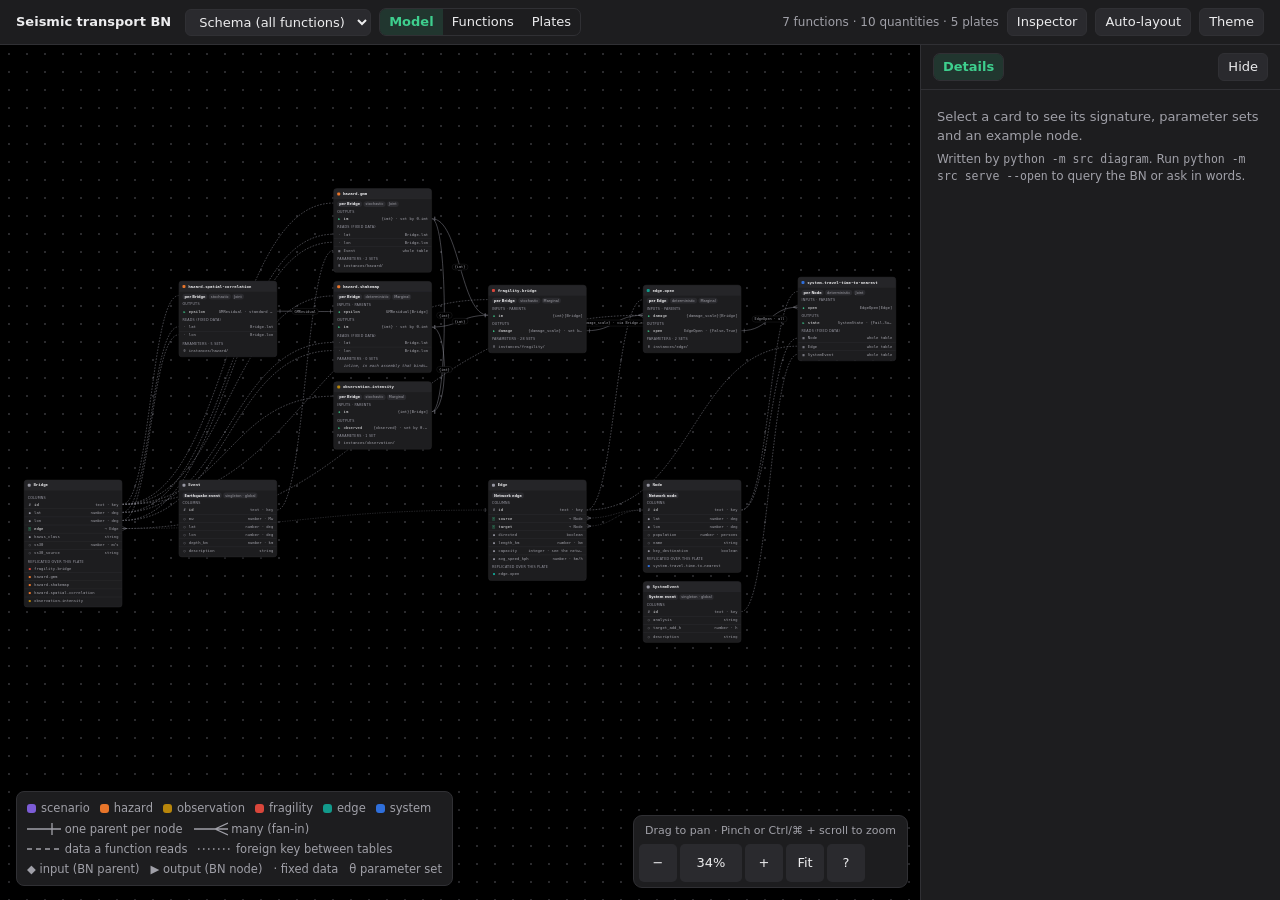
==== commit 8f2b6bcc: "Reorganize inference and app around posterior sessions Add clique-tree inference, persisted posterio" ====
--- a/schema/diagram.html
+++ b/schema/diagram.html
@@ -11,7 +11,7 @@
   --wire: #a3a3ae; --hi: #0e9f6e; --hi-soft: rgba(14,159,110,.12); --warn: #b45309; --warn-soft: #fef3c7;
   --bad: #b91c1c; --bad-soft: #fee2e2;
   --shadow: 0 1px 2px rgba(0,0,0,.05), 0 4px 14px rgba(0,0,0,.05);
-  --r-scenario: #7c5cd6; --r-hazard: #e8752a; --r-fragility: #d9463b;
+  --r-scenario: #7c5cd6; --r-hazard: #e8752a; --r-observation: #b8860b; --r-fragility: #d9463b;
   --r-edge: #129a8b; --r-system: #2f6fdb;
   --mono: ui-monospace, "Cascadia Code", "SF Mono", Menlo, Consolas, monospace;
   --sans: system-ui, -apple-system, "Segoe UI", Roboto, sans-serif;
@@ -426,6 +426,18 @@
    "description": "An intensity measure at one bridge. A hazard function producing it on the Bridge plate feeds any fragility function consuming the same IM; a GMM or ShakeMap declared with \"{imt}\" produces whichever IM its parameters name.",
    "type": "g"
   },
+  "SAObs(1.0)": {
+   "id": "SAObs(1.0)",
+   "label": "Observed spectral acceleration, T = 1.0 s, 5% damping",
+   "kind": "continuous",
+   "unit": "g",
+   "range": [
+    null,
+    null
+   ],
+   "description": "A measurement of SA(1.0) at one bridge, with error. Observing it conditions the bridge's SA(1.0) softly, where observing SA(1.0) itself would fix it.",
+   "type": "g"
+  },
   "GMResidual": {
    "id": "GMResidual",
    "label": "Normalised ground-motion residual at one bridge",
@@ -456,22 +468,22 @@
    "label": "Edge open to traffic",
    "kind": "discrete",
    "states": [
-    0,
-    1
+    "False",
+    "True"
    ],
-   "description": "0 closed, 1 open. The edge state the system functions read.",
-   "type": "{0,1}"
+   "description": "False closed, True open (state indices 0 and 1). The edge state the system functions read.",
+   "type": "{False,True}"
   },
   "SystemState": {
    "id": "SystemState",
    "label": "System event survives",
    "kind": "discrete",
    "states": [
-    0,
-    1
+    "Fail",
+    "Survival"
    ],
-   "description": "0 failed, 1 survived, by the event's own definition: a travel time within its tolerance of the intact network's, or a max flow at or above its threshold. The binary node a system-reliability analysis is about.",
-   "type": "{0,1}"
+   "description": "Fail or Survival (state indices 0 and 1), by the event's own definition: a travel time within its tolerance of the intact network's, or a max flow at or above its threshold. The binary node a system-reliability analysis is about.",
+   "type": "{Fail,Survival}"
   }
  },
  "entities": [
@@ -1040,6 +1052,57 @@
      "n_parameter_sets": 5
     },
     {
+     "key": "observation.intensity",
+     "function": "observation.intensity",
+     "label": "Observed intensity measure, with relative error",
+     "role": "observation",
+     "per": "Bridge",
+     "inputs": [
+      {
+       "name": "im",
+       "quantity": "{imt}",
+       "over": "Bridge",
+       "via": "self",
+       "description": "The intensity measure at this bridge that is measured.",
+       "choices": [
+        "SA(1.0)"
+       ],
+       "template": "imt",
+       "kind": "self"
+      }
+     ],
+     "outputs": [
+      {
+       "name": "observed",
+       "quantity": "{observed}",
+       "choices": [
+        "SAObs(1.0)"
+       ],
+       "template": "observed"
+      }
+     ],
+     "attributes": [],
+     "tables": [],
+     "has_parameters": true,
+     "implementation": "src.builder.kernels.observation:ObservedIntensity",
+     "deterministic": false,
+     "drawKind": "Marginal",
+     "capabilities": [
+      "SampleForward",
+      "EvaluateDensity",
+      "EvaluateLikelihood"
+     ],
+     "description": "IM_obs ~ N(IM, (epsilon IM)^2) at each bridge, independently: a measurement whose error grows with the value. It has no children, so unobserved it changes nothing upstream; observed, it is a likelihood on the bridge's IM.",
+     "parameter_sets": [
+      {
+       "id": "relative-sd-10pct.sa1p0",
+       "label": "SA(1.0) measured with a 10% relative standard deviation",
+       "count": null
+      }
+     ],
+     "n_parameter_sets": 1
+    },
+    {
      "key": "system.travel-time-to-nearest",
      "function": "system.travel-time-to-nearest",
      "label": "Reaches the nearest key destination in time",
@@ -1063,7 +1126,7 @@
       {
        "name": "state",
        "quantity": "SystemState",
-       "description": "1 if the nearest key destination is reached within the system event's target_add_h hours of the intact network's travel time, else 0: ndtools' system state, which rsr's rules classify.",
+       "description": "Survival if the nearest key destination is reached within the system event's target_add_h hours of the intact network's travel time, else Fail: ndtools' system state, which rsr's rules classify.",
        "choices": [
         "SystemState"
        ],
@@ -1131,6 +1194,26 @@
      "parents": null
     },
     {
+     "from": "hazard.gmm",
+     "out": "im",
+     "to": "observation.intensity",
+     "in": "im",
+     "quantity": "{imt}",
+     "via": "self",
+     "kind": "self",
+     "parents": null
+    },
+    {
+     "from": "hazard.shakemap",
+     "out": "im",
+     "to": "observation.intensity",
+     "in": "im",
+     "quantity": "{imt}",
+     "via": "self",
+     "kind": "self",
+     "parents": null
+    },
+    {
      "from": "edge.open",
      "out": "open",
      "to": "system.travel-time-to-nearest",
@@ -1151,7 +1234,7 @@
 <script>
 let DATA = window.BN_DATA || null;
 const STATIC = !!window.BN_DATA;           // a snapshot from python -m src export: no server behind it
-const ROLES = ["scenario", "hazard", "fragility", "edge", "system"];
+const ROLES = ["scenario", "hazard", "observation", "fragility", "edge", "system"];
 const $ = (s, el = document) => el.querySelector(s);
 const esc = s => String(s ?? "").replace(/[&<>"']/g, c => ({ "&": "&amp;", "<": "&lt;", ">": "&gt;", '"': "&quot;", "'": "&#39;" }[c]));
 const store = {
@@ -1441,7 +1524,15 @@
   const fkeys = withFunctions ? v.cards.map(c => c.key) : [];
   const role = Object.fromEntries(v.cards.map(c => [c.key, ROLES.indexOf(c.role) * 1000 + (c.binding ?? 0)]));
   const frank = (a, b) => role[a] - role[b] || a.localeCompare(b);
-  const flayer = () => layers(fkeys, v.links.map(x => [x.from, x.to]));
+  // A measurement hangs off what it measures: it sits in its parent's column, beneath it (by role order).
+  const flayer = () => {
+    const layer = layers(fkeys, v.links.map(x => [x.from, x.to]));
+    for (const c of v.cards) if (c.role === "observation") {
+      const parents = v.links.filter(x => x.to === c.key).map(x => layer.get(x.from));
+      if (parents.length) layer.set(c.key, Math.min(...parents));
+    }
+    return layer;
+  };
   const saved = store.get(posKey()), keys = [...fkeys, ...ekeys];
   if (saved && keys.every(k => saved[k])) state.pos = saved;
   else if (state.tab === "functions") state.pos = autoLayout(fkeys, flayer(), frank);
@@ -1853,7 +1944,8 @@
     // Drawings and details only: queries and questions need the engine (or, embedded, are quakenet's).
     document.querySelectorAll('#sidetabs button[data-pane="query"], #sidetabs button[data-pane="ask"]').forEach(b => b.remove());
   }
-  if (EMBED) for (const sel of [".brand", "#view", "#theme"]) { const el = $(sel); if (el) el.style.display = "none"; }
+  // Embedded, the drawing has the whole frame: no inspector panel, nor what quakenet's own header already has.
+  if (EMBED) for (const sel of [".brand", "#view", "#theme", "#inspector-toggle", "#inspector-panel"]) { const el = $(sel); if (el) el.style.display = "none"; }
   if (STATIC) {
     $("#pane-details").innerHTML = `<p>Select a card to see its signature, parameter sets and an example node.</p>` +
       `<p class="note">Written by <code>${esc(DATA.generated_by || "python -m src export")}</code>${DATA.exported ? " on " + esc(DATA.exported) : ""}. ` +
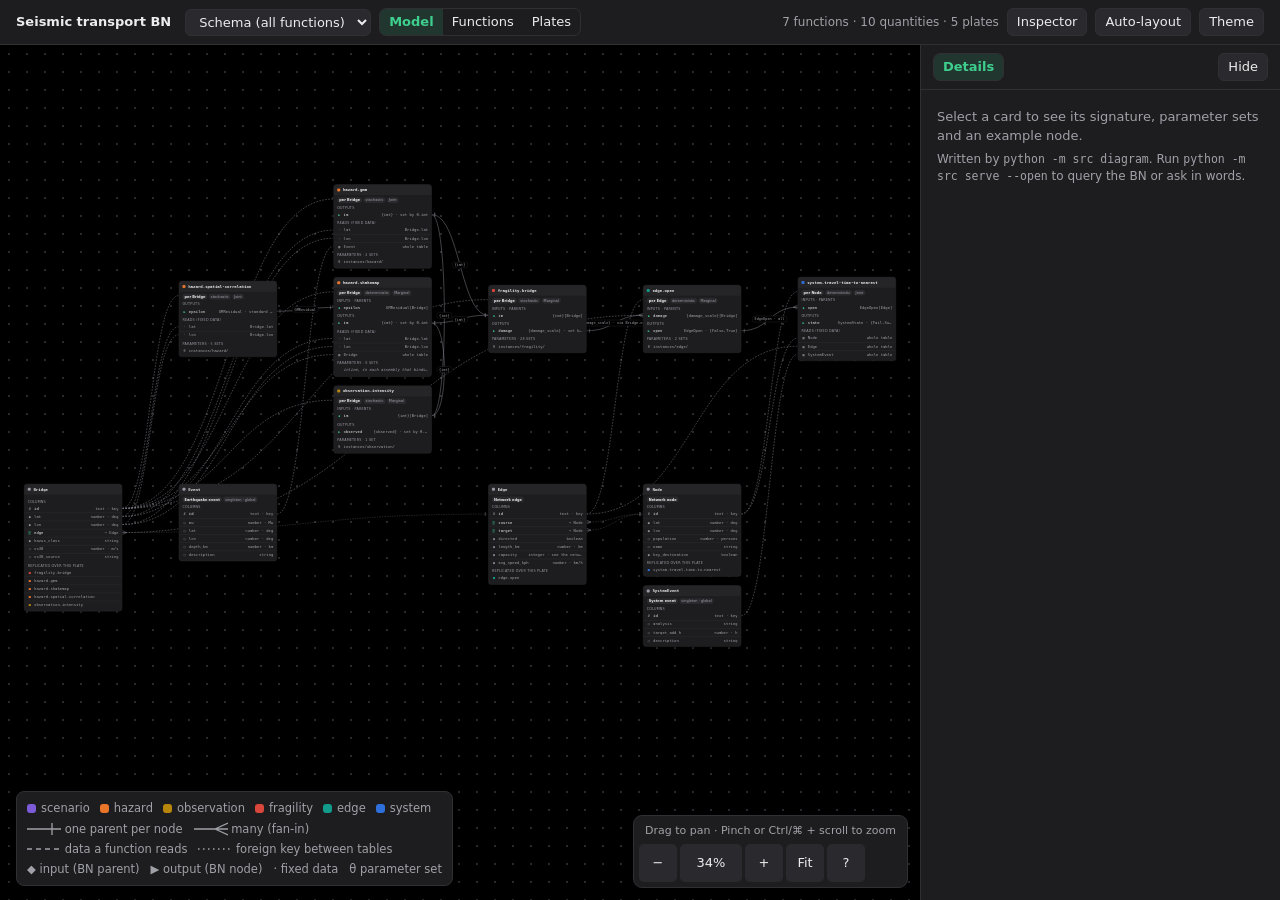
==== commit 7c4ad257: "add shakemap; new layout; add draggable divider" ====
--- a/schema/diagram.html
+++ b/schema/diagram.html
@@ -978,7 +978,9 @@
       "lat",
       "lon"
      ],
-     "tables": [],
+     "tables": [
+      "Bridge"
+     ],
      "has_parameters": true,
      "implementation": "src.builder.kernels.hazard:ShakeMap",
      "deterministic": true,
@@ -987,7 +989,7 @@
       "SampleForward",
       "EvaluateLikelihood"
      ],
-     "description": "ln IM = ln median + sigma * epsilon, with the median from grid.xml (e.g. PSA10 for SA(1.0)) and sigma from uncertainty.xml (STDPSA10), both interpolated bilinearly on the log scale at the site. Deterministic given epsilon: the randomness, and the dependence between sites, live in the residual field. A bridge outside the map is an error, not zero shaking; a map without uncertainty.xml gives sigma = 0 and says so.",
+     "description": "ln IM = ln median + sigma * epsilon, with the median from grid.xml (e.g. PSA10 for SA(1.0)) and sigma from uncertainty.xml (STDPSA10), both interpolated bilinearly on the log scale at the site. Deterministic given epsilon: the randomness, and the dependence between sites, live in the residual field. A bridge off the map gets the map's value at its nearest edge, an upper bound (USGS maps reach to where shaking has faded to light), not zero; a map that reaches no bridge is refused; a map without uncertainty.xml gives sigma = 0 and says so.",
      "parameter_sets": [],
      "n_parameter_sets": 0
     },
